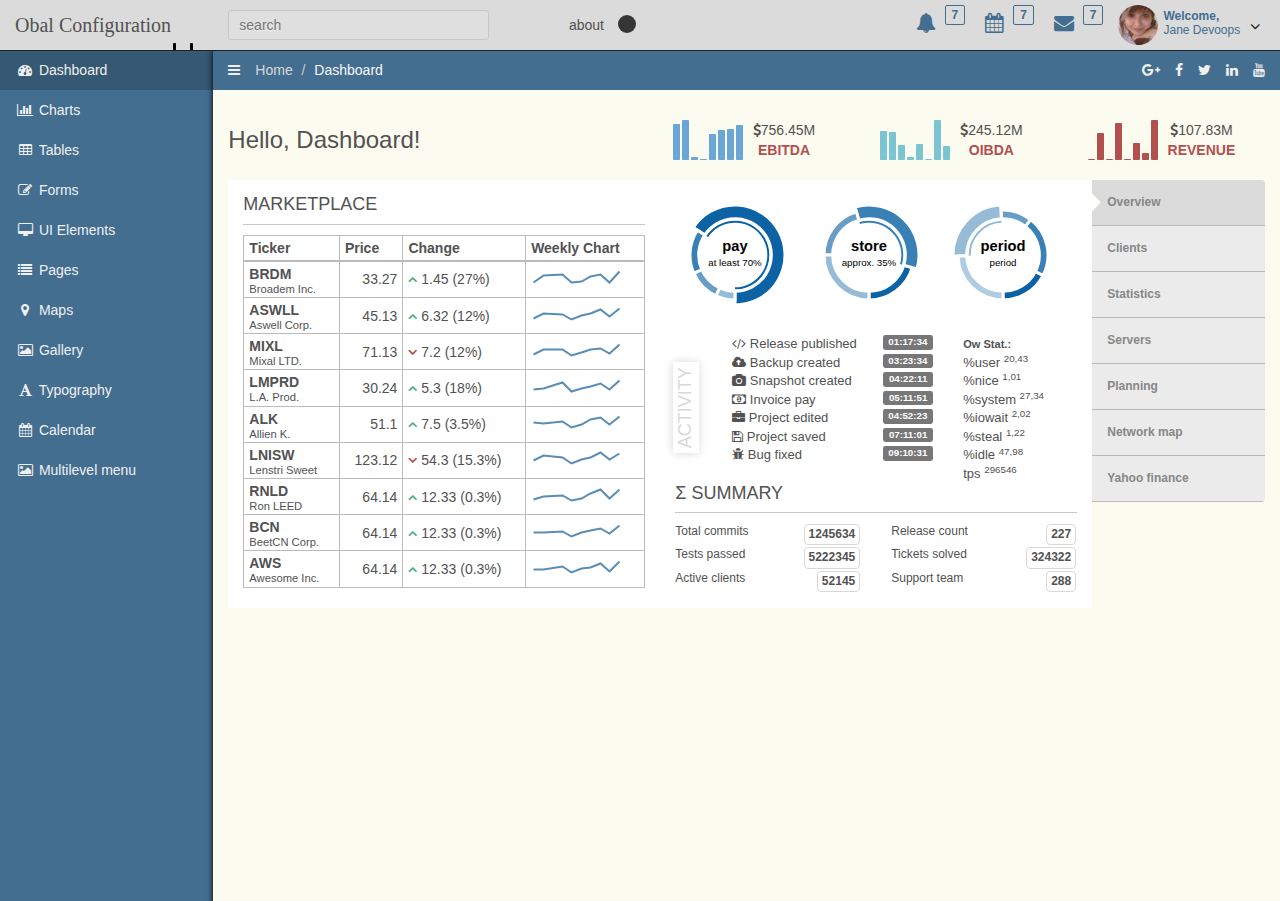
==== src/main/webapp/index_c.html @ deba5207 "update" ====
<!DOCTYPE html>
<html lang="en">
	<head>
		<meta charset="utf-8">
		<title>Obal Cloud</title>
		<meta name="description" content="description">
		<meta name="author" content="DevOOPS">
		<meta name="viewport" content="width=device-width, initial-scale=1">
		<link href="plugins/bootstrap/bootstrap.css" rel="stylesheet">
		<link href="plugins/jquery-ui/jquery-ui.min.css" rel="stylesheet">
		<link href="http://maxcdn.bootstrapcdn.com/font-awesome/4.2.0/css/font-awesome.min.css" rel="stylesheet">
		<link href="plugins/fancybox/jquery.fancybox.css" rel="stylesheet">
		<link href="plugins/fullcalendar/fullcalendar.css" rel="stylesheet">
		<link href="plugins/xcharts/xcharts.min.css" rel="stylesheet">
		<link href="plugins/select2/select2.css" rel="stylesheet">
		<link href="plugins/justified-gallery/justifiedGallery.css" rel="stylesheet">
		<link href="css/style_v1.css" rel="stylesheet">
		<link href="plugins/chartist/chartist.min.css" rel="stylesheet">
		<!-- HTML5 shim and Respond.js IE8 support of HTML5 elements and media queries -->
		<!--[if lt IE 9]>
				<script src="http://getbootstrap.com/docs-assets/js/html5shiv.js"></script>
				<script src="http://getbootstrap.com/docs-assets/js/respond.min.js"></script>
		<![endif]-->
	</head>
<body>
<!--Start Header-->
<div id="screensaver">
	<canvas id="canvas"></canvas>
	<i class="fa fa-lock" id="screen_unlock"></i>
</div>
<div id="modalbox">
	<div class="devoops-modal">
		<div class="devoops-modal-header">
			<div class="modal-header-name">
				<span>Basic table</span>
			</div>
			<div class="box-icons">
				<a class="close-link">
					<i class="fa fa-times"></i>
				</a>
			</div>
		</div>
		<div class="devoops-modal-inner">
		</div>
		<div class="devoops-modal-bottom">
		</div>
	</div>
</div>
<header class="navbar">
	<div class="container-fluid expanded-panel">
		<div class="row">
			<div id="logo" class="col-xs-12 col-sm-2">
				<a href="index_c.html">Obal Configuration</a>
			</div>
			<div id="top-panel" class="col-xs-12 col-sm-10">
				<div class="row">
					<div class="col-xs-8 col-sm-4">
						<div id="search">
							<input type="text" placeholder="search"/>
							<i class="fa fa-search"></i>
						</div>
					</div>
					<div class="col-xs-4 col-sm-8 top-panel-right">
						<a href="#" class="about">about</a>
						<a href="index.html" class="style2"></a>
						<ul class="nav navbar-nav pull-right panel-menu">
							<li class="hidden-xs">
								<a href="index.html" class="modal-link">
									<i class="fa fa-bell"></i>
									<span class="badge">7</span>
								</a>
							</li>
							<li class="hidden-xs">
								<a class="ajax-link" href="ajax/calendar.html">
									<i class="fa fa-calendar"></i>
									<span class="badge">7</span>
								</a>
							</li>
							<li class="hidden-xs">
								<a href="ajax/page_messages.html" class="ajax-link">
									<i class="fa fa-envelope"></i>
									<span class="badge">7</span>
								</a>
							</li>
							<li class="dropdown">
								<a href="#" class="dropdown-toggle account" data-toggle="dropdown">
									<div class="avatar">
										<img src="img/avatar.jpg" class="img-circle" alt="avatar" />
									</div>
									<i class="fa fa-angle-down pull-right"></i>
									<div class="user-mini pull-right">
										<span class="welcome">Welcome,</span>
										<span>Jane Devoops</span>
									</div>
								</a>
								<ul class="dropdown-menu">
									<li>
										<a href="#">
											<i class="fa fa-user"></i>
											<span>Profile</span>
										</a>
									</li>
									<li>
										<a href="ajax/page_messages.html" class="ajax-link">
											<i class="fa fa-envelope"></i>
											<span>Messages</span>
										</a>
									</li>
									<li>
										<a href="ajax/gallery_simple.html" class="ajax-link">
											<i class="fa fa-picture-o"></i>
											<span>Albums</span>
										</a>
									</li>
									<li>
										<a href="ajax/calendar.html" class="ajax-link">
											<i class="fa fa-tasks"></i>
											<span>Tasks</span>
										</a>
									</li>
									<li>
										<a href="#">
											<i class="fa fa-cog"></i>
											<span>Settings</span>
										</a>
									</li>
									<li>
										<a href="#">
											<i class="fa fa-power-off"></i>
											<span>Logout</span>
										</a>
									</li>
								</ul>
							</li>
						</ul>
					</div>
				</div>
			</div>
		</div>
	</div>
</header>
<!--End Header-->
<!--Start Container-->
<div id="main" class="container-fluid">
	<div class="row">
		<div id="sidebar-left" class="col-xs-2 col-sm-2">
			<ul class="nav main-menu">
				<li>
					<a href="ajax/dashboard.html" class="active ajax-link">
						<i class="fa fa-dashboard"></i>
						<span class="hidden-xs">Dashboard</span>
					</a>
				</li>
				<li class="dropdown">
					<a href="#" class="dropdown-toggle">
						<i class="fa fa-bar-chart-o"></i>
						<span class="hidden-xs">Charts</span>
					</a>
					<ul class="dropdown-menu">
						<li><a class="ajax-link" href="ajax/charts_xcharts.html">xCharts</a></li>
						<li><a class="ajax-link" href="ajax/charts_flot.html">Flot Charts</a></li>
						<li><a class="ajax-link" href="ajax/charts_google.html">Google Charts</a></li>
						<li><a class="ajax-link" href="ajax/charts_morris.html">Morris Charts</a></li>
						<li><a class="ajax-link" href="ajax/charts_amcharts.html">AmCharts</a></li>
						<li><a class="ajax-link" href="ajax/charts_chartist.html">Chartist</a></li>
						<li><a class="ajax-link" href="ajax/charts_coindesk.html">CoinDesk realtime</a></li>
					</ul>
				</li>
				<li class="dropdown">
					<a href="#" class="dropdown-toggle">
						<i class="fa fa-table"></i>
						 <span class="hidden-xs">Tables</span>
					</a>
					<ul class="dropdown-menu">
						<li><a class="ajax-link" href="ajax/tables_simple.html">Simple Tables</a></li>
						<li><a class="ajax-link" href="ajax/tables_datatables.html">Data Tables</a></li>
						<li><a class="ajax-link" href="ajax/tables_beauty.html">Beauty Tables</a></li>
					</ul>
				</li>
				<li class="dropdown">
					<a href="#" class="dropdown-toggle">
						<i class="fa fa-pencil-square-o"></i>
						 <span class="hidden-xs">Forms</span>
					</a>
					<ul class="dropdown-menu">
						<li><a class="ajax-link" href="ajax/forms_elements.html">Elements</a></li>
						<li><a class="ajax-link" href="ajax/forms_layouts.html">Layouts</a></li>
						<li><a class="ajax-link" href="ajax/forms_file_uploader.html">File Uploader</a></li>
					</ul>
				</li>
				<li class="dropdown">
					<a href="#" class="dropdown-toggle">
						<i class="fa fa-desktop"></i>
						 <span class="hidden-xs">UI Elements</span>
					</a>
					<ul class="dropdown-menu">
						<li><a class="ajax-link" href="ajax/ui_grid.html">Grid</a></li>
						<li><a class="ajax-link" href="ajax/ui_buttons.html">Buttons</a></li>
						<li><a class="ajax-link" href="ajax/ui_progressbars.html">Progress Bars</a></li>
						<li><a class="ajax-link" href="ajax/ui_jquery-ui.html">Jquery UI</a></li>
						<li><a class="ajax-link" href="ajax/ui_icons.html">Icons</a></li>
					</ul>
				</li>
				<li class="dropdown">
					<a href="#" class="dropdown-toggle">
						<i class="fa fa-list"></i>
						 <span class="hidden-xs">Pages</span>
					</a>
					<ul class="dropdown-menu">
						<li><a href="ajax/page_login_v1.html">Login</a></li>
						<li><a href="ajax/page_register_v1.html">Register</a></li>
						<li><a id="locked-screen" class="submenu" href="ajax/page_locked.html">Locked Screen</a></li>
						<li><a class="ajax-link" href="ajax/page_contacts.html">Contacts</a></li>
						<li><a class="ajax-link" href="ajax/page_feed.html">Feed</a></li>
						<li><a class="ajax-link add-full" href="ajax/page_messages.html">Messages</a></li>
						<li><a class="ajax-link" href="ajax/page_pricing.html">Pricing</a></li>
						<li><a class="ajax-link" href="ajax/page_product.html">Product</a></li>
						<li><a class="ajax-link" href="ajax/page_invoice.html">Invoice</a></li>
						<li><a class="ajax-link" href="ajax/page_search.html">Search Results</a></li>
						<li><a class="ajax-link" href="ajax/page_404.html">Error 404</a></li>
						<li><a href="ajax/page_500_v1.html">Error 500</a></li>
					</ul>
				</li>
				<li class="dropdown">
					<a href="#" class="dropdown-toggle">
						<i class="fa fa-map-marker"></i>
						<span class="hidden-xs">Maps</span>
					</a>
					<ul class="dropdown-menu">
						<li><a class="ajax-link" href="ajax/maps.html">OpenStreetMap</a></li>
						<li><a class="ajax-link" href="ajax/map_fullscreen.html">Fullscreen map</a></li>
						<li><a class="ajax-link" href="ajax/map_leaflet.html">Leaflet</a></li>
					</ul>
				</li>
				<li class="dropdown">
					<a href="#" class="dropdown-toggle">
						<i class="fa fa-picture-o"></i>
						 <span class="hidden-xs">Gallery</span>
					</a>
					<ul class="dropdown-menu">
						<li><a class="ajax-link" href="ajax/gallery_simple.html">Simple Gallery</a></li>
						<li><a class="ajax-link" href="ajax/gallery_flickr.html">Flickr Gallery</a></li>
					</ul>
				</li>
				<li>
					 <a class="ajax-link" href="ajax/typography.html">
						 <i class="fa fa-font"></i>
						 <span class="hidden-xs">Typography</span>
					</a>
				</li>
				 <li>
					<a class="ajax-link" href="ajax/calendar.html">
						 <i class="fa fa-calendar"></i>
						 <span class="hidden-xs">Calendar</span>
					</a>
				 </li>
				<li class="dropdown">
					<a href="#" class="dropdown-toggle">
						<i class="fa fa-picture-o"></i>
						 <span class="hidden-xs">Multilevel menu</span>
					</a>
					<ul class="dropdown-menu">
						<li><a href="#">First level menu</a></li>
						<li><a href="#">First level menu</a></li>
						<li class="dropdown">
							<a href="#" class="dropdown-toggle">
								<i class="fa fa-plus-square"></i>
								<span class="hidden-xs">Second level menu group</span>
							</a>
							<ul class="dropdown-menu">
								<li><a href="#">Second level menu</a></li>
								<li><a href="#">Second level menu</a></li>
								<li class="dropdown">
									<a href="#" class="dropdown-toggle">
										<i class="fa fa-plus-square"></i>
										<span class="hidden-xs">Three level menu group</span>
									</a>
									<ul class="dropdown-menu">
										<li><a href="#">Three level menu</a></li>
										<li><a href="#">Three level menu</a></li>
										<li class="dropdown">
											<a href="#" class="dropdown-toggle">
												<i class="fa fa-plus-square"></i>
												<span class="hidden-xs">Four level menu group</span>
											</a>
											<ul class="dropdown-menu">
												<li><a href="#">Four level menu</a></li>
												<li><a href="#">Four level menu</a></li>
												<li class="dropdown">
													<a href="#" class="dropdown-toggle">
														<i class="fa fa-plus-square"></i>
														<span class="hidden-xs">Five level menu group</span>
													</a>
													<ul class="dropdown-menu">
														<li><a href="#">Five level menu</a></li>
														<li><a href="#">Five level menu</a></li>
														<li class="dropdown">
															<a href="#" class="dropdown-toggle">
																<i class="fa fa-plus-square"></i>
																<span class="hidden-xs">Six level menu group</span>
															</a>
															<ul class="dropdown-menu">
																<li><a href="#">Six level menu</a></li>
																<li><a href="#">Six level menu</a></li>
															</ul>
														</li>
													</ul>
												</li>
											</ul>
										</li>
										<li><a href="#">Three level menu</a></li>
									</ul>
								</li>
							</ul>
						</li>
					</ul>
				</li>
			</ul>
		</div>
		<!--Start Content-->
		<div id="content" class="col-xs-12 col-sm-10">
			<div id="about">
				<div class="about-inner">
					<h4 class="page-header">Open-source admin theme for you</h4>
					<p>DevOOPS team</p>
					<p>Homepage - <a href="http://devoops.me" target="_blank">http://devoops.me</a></p>
					<p>Email - <a href="mailto:devoopsme@gmail.com">devoopsme@gmail.com</a></p>
					<p>Twitter - <a href="http://twitter.com/devoopsme" target="_blank">http://twitter.com/devoopsme</a></p>
					<p>Donate - BTC 123Ci1ZFK5V7gyLsyVU36yPNWSB5TDqKn3</p>
				</div>
			</div>
			<div class="preloader">
				<img src="img/devoops_getdata.gif" class="devoops-getdata" alt="preloader"/>
			</div>
			<div id="ajax-content"></div>
		</div>
		<!--End Content-->
	</div>
</div>
<!--End Container-->
<!-- jQuery (necessary for Bootstrap's JavaScript plugins) -->
<!--<script src="http://code.jquery.com/jquery.js"></script>-->
<script src="plugins/jquery/jquery.min.js"></script>
<script src="plugins/jquery-ui/jquery-ui.min.js"></script>
<!-- Include all compiled plugins (below), or include individual files as needed -->
<script src="plugins/bootstrap/bootstrap.min.js"></script>
<script src="plugins/justified-gallery/jquery.justifiedGallery.min.js"></script>
<script src="plugins/tinymce/tinymce.min.js"></script>
<script src="plugins/tinymce/jquery.tinymce.min.js"></script>
<!-- All functions for this theme + document.ready processing -->
<script src="js/obal_general.js"></script>
</body>
</html>
---- src/main/webapp/plugins/fullcalendar/fullcalendar.css ----
/*!
 * FullCalendar v2.1.1 Stylesheet
 * Docs & License: http://arshaw.com/fullcalendar/
 * (c) 2013 Adam Shaw
 */


.fc {
	direction: ltr;
	text-align: left;
}

.fc-rtl {
	text-align: right;
}

body .fc { /* extra precedence to overcome jqui */
	font-size: 1em;
}


/* Colors
--------------------------------------------------------------------------------------------------*/

.fc-unthemed th,
.fc-unthemed td,
.fc-unthemed hr,
.fc-unthemed thead,
.fc-unthemed tbody,
.fc-unthemed .fc-row,
.fc-unthemed .fc-popover {
	border-color: #ddd;
}

.fc-unthemed .fc-popover {
	background-color: #fff;
}

.fc-unthemed hr,
.fc-unthemed .fc-popover .fc-header {
	background: #eee;
}

.fc-unthemed .fc-popover .fc-header .fc-close {
	color: #666;
}

.fc-unthemed .fc-today {
	background: #fcf8e3;
}

.fc-highlight { /* when user is selecting cells */
	background: #bce8f1;
	opacity: .3;
	filter: alpha(opacity=30); /* for IE */
}


/* Icons (inline elements with styled text that mock arrow icons)
--------------------------------------------------------------------------------------------------*/

.fc-icon {
	display: inline-block;
	font-size: 2em;
	line-height: .5em;
	height: .5em; /* will make the total height 1em */
	font-family: "Courier New", Courier, monospace;
}

.fc-icon-left-single-arrow:after {
	content: "\02039";
	font-weight: bold;
}

.fc-icon-right-single-arrow:after {
	content: "\0203A";
	font-weight: bold;
}

.fc-icon-left-double-arrow:after {
	content: "\000AB";
}

.fc-icon-right-double-arrow:after {
	content: "\000BB";
}

.fc-icon-x:after {
	content: "\000D7";
}


/* Buttons (styled <button> tags, normalized to work cross-browser)
--------------------------------------------------------------------------------------------------*/

.fc button {
	/* force height to include the border and padding */
	-moz-box-sizing: border-box;
	-webkit-box-sizing: border-box;
	box-sizing: border-box;

	/* dimensions */
	margin: 0;
	height: 2.1em;
	padding: 0 .6em;

	/* text & cursor */
	font-size: 1em; /* normalize */
	white-space: nowrap;
	cursor: pointer;
}

/* Firefox has an annoying inner border */
.fc button::-moz-focus-inner { margin: 0; padding: 0; }
	
.fc-state-default { /* non-theme */
	border: 1px solid;
}

.fc-state-default.fc-corner-left { /* non-theme */
	border-top-left-radius: 4px;
	border-bottom-left-radius: 4px;
}

.fc-state-default.fc-corner-right { /* non-theme */
	border-top-right-radius: 4px;
	border-bottom-right-radius: 4px;
}

/* icons in buttons */

.fc button .fc-icon { /* non-theme */
	position: relative;
	top: .05em; /* seems to be a good adjustment across browsers */
	margin: 0 .1em;
}
	
/*
  button states
  borrowed from twitter bootstrap (http://twitter.github.com/bootstrap/)
*/

.fc-state-default {
	background-color: #f5f5f5;
	background-image: -moz-linear-gradient(top, #ffffff, #e6e6e6);
	background-image: -webkit-gradient(linear, 0 0, 0 100%, from(#ffffff), to(#e6e6e6));
	background-image: -webkit-linear-gradient(top, #ffffff, #e6e6e6);
	background-image: -o-linear-gradient(top, #ffffff, #e6e6e6);
	background-image: linear-gradient(to bottom, #ffffff, #e6e6e6);
	background-repeat: repeat-x;
	border-color: #e6e6e6 #e6e6e6 #bfbfbf;
	border-color: rgba(0, 0, 0, 0.1) rgba(0, 0, 0, 0.1) rgba(0, 0, 0, 0.25);
	color: #333;
	text-shadow: 0 1px 1px rgba(255, 255, 255, 0.75);
	box-shadow: inset 0 1px 0 rgba(255, 255, 255, 0.2), 0 1px 2px rgba(0, 0, 0, 0.05);
}

.fc-state-hover,
.fc-state-down,
.fc-state-active,
.fc-state-disabled {
	color: #333333;
	background-color: #e6e6e6;
}

.fc-state-hover {
	color: #333333;
	text-decoration: none;
	background-position: 0 -15px;
	-webkit-transition: background-position 0.1s linear;
	   -moz-transition: background-position 0.1s linear;
	     -o-transition: background-position 0.1s linear;
	        transition: background-position 0.1s linear;
}

.fc-state-down,
.fc-state-active {
	background-color: #cccccc;
	background-image: none;
	box-shadow: inset 0 2px 4px rgba(0, 0, 0, 0.15), 0 1px 2px rgba(0, 0, 0, 0.05);
}

.fc-state-disabled {
	cursor: default;
	background-image: none;
	opacity: 0.65;
	filter: alpha(opacity=65);
	box-shadow: none;
}


/* Buttons Groups
--------------------------------------------------------------------------------------------------*/

.fc-button-group {
	display: inline-block;
}

/*
every button that is not first in a button group should scootch over one pixel and cover the
previous button's border...
*/

.fc .fc-button-group > * { /* extra precedence b/c buttons have margin set to zero */
	float: left;
	margin: 0 0 0 -1px;
}

.fc .fc-button-group > :first-child { /* same */
	margin-left: 0;
}


/* Popover
--------------------------------------------------------------------------------------------------*/

.fc-popover {
	position: absolute;
	box-shadow: 0 2px 6px rgba(0,0,0,.15);
}

.fc-popover .fc-header {
	padding: 2px 4px;
}

.fc-popover .fc-header .fc-title {
	margin: 0 2px;
}

.fc-popover .fc-header .fc-close {
	cursor: pointer;
}

.fc-ltr .fc-popover .fc-header .fc-title,
.fc-rtl .fc-popover .fc-header .fc-close {
	float: left;
}

.fc-rtl .fc-popover .fc-header .fc-title,
.fc-ltr .fc-popover .fc-header .fc-close {
	float: right;
}

/* unthemed */

.fc-unthemed .fc-popover {
	border-width: 1px;
	border-style: solid;
}

.fc-unthemed .fc-popover .fc-header .fc-close {
	font-size: 25px;
	margin-top: 4px;
}

/* jqui themed */

.fc-popover > .ui-widget-header + .ui-widget-content {
	border-top: 0; /* where they meet, let the header have the border */
}


/* Misc Reusable Components
--------------------------------------------------------------------------------------------------*/

.fc hr {
	height: 0;
	margin: 0;
	padding: 0 0 2px; /* height is unreliable across browsers, so use padding */
	border-style: solid;
	border-width: 1px 0;
}

.fc-clear {
	clear: both;
}

.fc-bg,
.fc-highlight-skeleton,
.fc-helper-skeleton {
	/* these element should always cling to top-left/right corners */
	position: absolute;
	top: 0;
	left: 0;
	right: 0;
}

.fc-bg {
	bottom: 0; /* strech bg to bottom edge */
}

.fc-bg table {
	height: 100%; /* strech bg to bottom edge */
}


/* Tables
--------------------------------------------------------------------------------------------------*/

.fc table {
	width: 100%;
	table-layout: fixed;
	border-collapse: collapse;
	border-spacing: 0;
	font-size: 1em; /* normalize cross-browser */
}

.fc th {
	text-align: center;
}

.fc th,
.fc td {
	border-style: solid;
	border-width: 1px;
	padding: 0;
	vertical-align: top;
}

.fc td.fc-today {
	border-style: double; /* overcome neighboring borders */
}


/* Fake Table Rows
--------------------------------------------------------------------------------------------------*/

.fc .fc-row { /* extra precedence to overcome themes w/ .ui-widget-content forcing a 1px border */
	/* no visible border by default. but make available if need be (scrollbar width compensation) */
	border-style: solid;
	border-width: 0;
}

.fc-row table {
	/* don't put left/right border on anything within a fake row.
	   the outer tbody will worry about this */
	border-left: 0 hidden transparent;
	border-right: 0 hidden transparent;

	/* no bottom borders on rows */
	border-bottom: 0 hidden transparent; 
}

.fc-row:first-child table {
	border-top: 0 hidden transparent; /* no top border on first row */
}


/* Day Row (used within the header and the DayGrid)
--------------------------------------------------------------------------------------------------*/

.fc-row {
	position: relative;
}

.fc-row .fc-bg {
	z-index: 1;
}

/* highlighting cells */

.fc-row .fc-highlight-skeleton {
	z-index: 2;
	bottom: 0; /* stretch skeleton to bottom of row */
}

.fc-row .fc-highlight-skeleton table {
	height: 100%; /* stretch skeleton to bottom of row */
}

.fc-row .fc-highlight-skeleton td {
	border-color: transparent;
}

/*
row content (which contains day/week numbers and events) as well as "helper" (which contains
temporary rendered events).
*/

.fc-row .fc-content-skeleton {
	position: relative;
	z-index: 3;
	padding-bottom: 2px; /* matches the space above the events */
}

.fc-row .fc-helper-skeleton {
	z-index: 4;
}

.fc-row .fc-content-skeleton td,
.fc-row .fc-helper-skeleton td {
	/* see-through to the background below */
	background: none; /* in case <td>s are globally styled */
	border-color: transparent;

	/* don't put a border between events and/or the day number */
	border-bottom: 0;
}

.fc-row .fc-content-skeleton tbody td, /* cells with events inside (so NOT the day number cell) */
.fc-row .fc-helper-skeleton tbody td {
	/* don't put a border between event cells */
	border-top: 0;
}


/* Scrolling Container
--------------------------------------------------------------------------------------------------*/

.fc-scroller { /* this class goes on elements for guaranteed vertical scrollbars */
	overflow-y: scroll;
	overflow-x: hidden;
}

.fc-scroller > * { /* we expect an immediate inner element */
	position: relative; /* re-scope all positions */
	width: 100%; /* hack to force re-sizing this inner element when scrollbars appear/disappear */
	overflow: hidden; /* don't let negative margins or absolute positioning create further scroll */
}


/* Global Event Styles
--------------------------------------------------------------------------------------------------*/

.fc-event {
	position: relative; /* for resize handle and other inner positioning */
	display: block; /* make the <a> tag block */
	font-size: .85em;
	line-height: 1.3;
	border-radius: 3px;
	border: 1px solid #3a87ad; /* default BORDER color */
	background-color: #3a87ad; /* default BACKGROUND color */
	font-weight: normal; /* undo jqui's ui-widget-header bold */
}

/* overpower some of bootstrap's and jqui's styles on <a> tags */
.fc-event,
.fc-event:hover,
.ui-widget .fc-event {
	color: #fff; /* default TEXT color */
	text-decoration: none; /* if <a> has an href */
}

.fc-event[href],
.fc-event.fc-draggable {
	cursor: pointer; /* give events with links and draggable events a hand mouse pointer */
}


/* DayGrid events
----------------------------------------------------------------------------------------------------
We use the full "fc-day-grid-event" class instead of using descendants because the event won't
be a descendant of the grid when it is being dragged.
*/

.fc-day-grid-event {
	margin: 1px 2px 0; /* spacing between events and edges */
	padding: 0 1px;
}

/* events that are continuing to/from another week. kill rounded corners and butt up against edge */

.fc-ltr .fc-day-grid-event.fc-not-start,
.fc-rtl .fc-day-grid-event.fc-not-end {
	margin-left: 0;
	border-left-width: 0;
	padding-left: 1px; /* replace the border with padding */
	border-top-left-radius: 0;
	border-bottom-left-radius: 0;
}

.fc-ltr .fc-day-grid-event.fc-not-end,
.fc-rtl .fc-day-grid-event.fc-not-start {
	margin-right: 0;
	border-right-width: 0;
	padding-right: 1px; /* replace the border with padding */
	border-top-right-radius: 0;
	border-bottom-right-radius: 0;
}

.fc-day-grid-event > .fc-content { /* force events to be one-line tall */
	white-space: nowrap;
	overflow: hidden;
}

.fc-day-grid-event .fc-time {
	font-weight: bold;
}

/* resize handle (outside of fc-content, so can go outside of bounds) */

.fc-day-grid-event .fc-resizer {
	position: absolute;
	top: 0;
	bottom: 0;
	width: 7px;
}

.fc-ltr .fc-day-grid-event .fc-resizer {
	right: -3px;
	cursor: e-resize;
}

.fc-rtl .fc-day-grid-event .fc-resizer {
	left: -3px;
	cursor: w-resize;
}


/* Event Limiting
--------------------------------------------------------------------------------------------------*/

/* "more" link that represents hidden events */

a.fc-more {
	margin: 1px 3px;
	font-size: .85em;
	cursor: pointer;
	text-decoration: none;
}

a.fc-more:hover {
	text-decoration: underline;
}

.fc-limited { /* rows and cells that are hidden because of a "more" link */
	display: none;
}

/* popover that appears when "more" link is clicked */

.fc-day-grid .fc-row {
	z-index: 1; /* make the "more" popover one higher than this */
}

.fc-more-popover {
	z-index: 2;
	width: 220px;
}

.fc-more-popover .fc-event-container {
	padding: 10px;
}

/* Toolbar
--------------------------------------------------------------------------------------------------*/

.fc-toolbar {
	text-align: center;
	margin-bottom: 1em;
}

.fc-toolbar .fc-left {
	float: left;
}

.fc-toolbar .fc-right {
	float: right;
}

.fc-toolbar .fc-center {
	display: inline-block;
}

/* the things within each left/right/center section */
.fc .fc-toolbar > * > * { /* extra precedence to override button border margins */
	float: left;
	margin-left: .75em;
}

/* the first thing within each left/center/right section */
.fc .fc-toolbar > * > :first-child { /* extra precedence to override button border margins */
	margin-left: 0;
}
	
/* title text */

.fc-toolbar h2 {
	margin: 0;
}

/* button layering (for border precedence) */

.fc-toolbar button {
	position: relative;
}

.fc-toolbar .fc-state-hover,
.fc-toolbar .ui-state-hover {
	z-index: 2;
}
	
.fc-toolbar .fc-state-down {
	z-index: 3;
}

.fc-toolbar .fc-state-active,
.fc-toolbar .ui-state-active {
	z-index: 4;
}

.fc-toolbar button:focus {
	z-index: 5;
}


/* View Structure
--------------------------------------------------------------------------------------------------*/

/* undo twitter bootstrap's box-sizing rules. normalizes positioning techniques */
/* don't do this for the toolbar because we'll want bootstrap to style those buttons as some pt */
.fc-view-container *,
.fc-view-container *:before,
.fc-view-container *:after {
	-webkit-box-sizing: content-box;
	   -moz-box-sizing: content-box;
	        box-sizing: content-box;
}

.fc-view, /* scope positioning and z-index's for everything within the view */
.fc-view > table { /* so dragged elements can be above the view's main element */
	position: relative;
	z-index: 1;
}

/* BasicView
--------------------------------------------------------------------------------------------------*/

/* day row structure */

.fc-basicWeek-view .fc-content-skeleton,
.fc-basicDay-view .fc-content-skeleton {
	/* we are sure there are no day numbers in these views, so... */
	padding-top: 1px; /* add a pixel to make sure there are 2px padding above events */
	padding-bottom: 1em; /* ensure a space at bottom of cell for user selecting/clicking */
}

.fc-basic-view tbody .fc-row {
	min-height: 4em; /* ensure that all rows are at least this tall */
}

/* a "rigid" row will take up a constant amount of height because content-skeleton is absolute */

.fc-row.fc-rigid {
	overflow: hidden;
}

.fc-row.fc-rigid .fc-content-skeleton {
	position: absolute;
	top: 0;
	left: 0;
	right: 0;
}

/* week and day number styling */

.fc-basic-view .fc-week-number,
.fc-basic-view .fc-day-number {
	padding: 0 2px;
}

.fc-basic-view td.fc-week-number span,
.fc-basic-view td.fc-day-number {
	padding-top: 2px;
	padding-bottom: 2px;
}

.fc-basic-view .fc-week-number {
	text-align: center;
}

.fc-basic-view .fc-week-number span {
	/* work around the way we do column resizing and ensure a minimum width */
	display: inline-block;
	min-width: 1.25em;
}

.fc-ltr .fc-basic-view .fc-day-number {
	text-align: right;
}

.fc-rtl .fc-basic-view .fc-day-number {
	text-align: left;
}

.fc-day-number.fc-other-month {
	opacity: 0.3;
	filter: alpha(opacity=30); /* for IE */
	/* opacity with small font can sometimes look too faded
	   might want to set the 'color' property instead
	   making day-numbers bold also fixes the problem */
}

/* AgendaView all-day area
--------------------------------------------------------------------------------------------------*/

.fc-agenda-view .fc-day-grid {
	position: relative;
	z-index: 2; /* so the "more.." popover will be over the time grid */
}

.fc-agenda-view .fc-day-grid .fc-row {
	min-height: 3em; /* all-day section will never get shorter than this */
}

.fc-agenda-view .fc-day-grid .fc-row .fc-content-skeleton {
	padding-top: 1px; /* add a pixel to make sure there are 2px padding above events */
	padding-bottom: 1em; /* give space underneath events for clicking/selecting days */
}


/* TimeGrid axis running down the side (for both the all-day area and the slot area)
--------------------------------------------------------------------------------------------------*/

.fc .fc-axis { /* .fc to overcome default cell styles */
	vertical-align: middle;
	padding: 0 4px;
	white-space: nowrap;
}

.fc-ltr .fc-axis {
	text-align: right;
}

.fc-rtl .fc-axis {
	text-align: left;
}

.ui-widget td.fc-axis {
	font-weight: normal; /* overcome jqui theme making it bold */
}


/* TimeGrid Structure
--------------------------------------------------------------------------------------------------*/

.fc-time-grid-container, /* so scroll container's z-index is below all-day */
.fc-time-grid { /* so slats/bg/content/etc positions get scoped within here */
	position: relative;
	z-index: 1;
}

.fc-time-grid {
	min-height: 100%; /* so if height setting is 'auto', .fc-bg stretches to fill height */
}

.fc-time-grid table { /* don't put outer borders on slats/bg/content/etc */
	border: 0 hidden transparent;
}

.fc-time-grid > .fc-bg {
	z-index: 1;
}

.fc-time-grid .fc-slats,
.fc-time-grid > hr { /* the <hr> AgendaView injects when grid is shorter than scroller */
	position: relative;
	z-index: 2;
}

.fc-time-grid .fc-highlight-skeleton {
	z-index: 3;
}

.fc-time-grid .fc-content-skeleton {
	position: absolute;
	z-index: 4;
	top: 0;
	left: 0;
	right: 0;
}

.fc-time-grid > .fc-helper-skeleton {
	z-index: 5;
}


/* TimeGrid Slats (lines that run horizontally)
--------------------------------------------------------------------------------------------------*/

.fc-slats td {
	height: 1.5em;
	border-bottom: 0; /* each cell is responsible for its top border */
}

.fc-slats .fc-minor td {
	border-top-style: dotted;
}

.fc-slats .ui-widget-content { /* for jqui theme */
	background: none; /* see through to fc-bg */
}


/* TimeGrid Highlighting Slots
--------------------------------------------------------------------------------------------------*/

.fc-time-grid .fc-highlight-container { /* a div within a cell within the fc-highlight-skeleton */
	position: relative; /* scopes the left/right of the fc-highlight to be in the column */
}

.fc-time-grid .fc-highlight {
	position: absolute;
	left: 0;
	right: 0;
	/* top and bottom will be in by JS */
}


/* TimeGrid Event Containment
--------------------------------------------------------------------------------------------------*/

.fc-time-grid .fc-event-container { /* a div within a cell within the fc-content-skeleton */
	position: relative;
}

.fc-ltr .fc-time-grid .fc-event-container { /* space on the sides of events for LTR (default) */
	margin: 0 2.5% 0 2px;
}

.fc-rtl .fc-time-grid .fc-event-container { /* space on the sides of events for RTL */
	margin: 0 2px 0 2.5%;
}

.fc-time-grid .fc-event {
	position: absolute;
	z-index: 1; /* scope inner z-index's */
}


/* TimeGrid Event Styling
----------------------------------------------------------------------------------------------------
We use the full "fc-time-grid-event" class instead of using descendants because the event won't
be a descendant of the grid when it is being dragged.
*/

.fc-time-grid-event.fc-not-start { /* events that are continuing from another day */
	/* replace space made by the top border with padding */
	border-top-width: 0;
	padding-top: 1px;

	/* remove top rounded corners */
	border-top-left-radius: 0;
	border-top-right-radius: 0;
}

.fc-time-grid-event.fc-not-end {
	/* replace space made by the top border with padding */
	border-bottom-width: 0;
	padding-bottom: 1px;

	/* remove bottom rounded corners */
	border-bottom-left-radius: 0;
	border-bottom-right-radius: 0;
}

.fc-time-grid-event {
	overflow: hidden; /* don't let the bg flow over rounded corners */
}

.fc-time-grid-event > .fc-content { /* contains the time and title, but no bg and resizer */
	position: relative;
	z-index: 2; /* above the bg */
}

.fc-time-grid-event .fc-time,
.fc-time-grid-event .fc-title {
	padding: 0 1px;
}

.fc-time-grid-event .fc-time {
	font-size: .85em;
	white-space: nowrap;
}

.fc-time-grid-event .fc-bg {
	z-index: 1;
	background: #fff;
	opacity: .25;
	filter: alpha(opacity=25); /* for IE */
}

/* short mode, where time and title are on the same line */

.fc-time-grid-event.fc-short .fc-content {
	/* don't wrap to second line (now that contents will be inline) */
	white-space: nowrap;
}

.fc-time-grid-event.fc-short .fc-time,
.fc-time-grid-event.fc-short .fc-title {
	/* put the time and title on the same line */
	display: inline-block;
	vertical-align: top;
}

.fc-time-grid-event.fc-short .fc-time span {
	display: none; /* don't display the full time text... */
}

.fc-time-grid-event.fc-short .fc-time:before {
	content: attr(data-start); /* ...instead, display only the start time */
}

.fc-time-grid-event.fc-short .fc-time:after {
	content: "\000A0-\000A0"; /* seperate with a dash, wrapped in nbsp's */
}

.fc-time-grid-event.fc-short .fc-title {
	font-size: .85em; /* make the title text the same size as the time */
	padding: 0; /* undo padding from above */
}

/* resizer */

.fc-time-grid-event .fc-resizer {
	position: absolute;
	z-index: 3; /* above content */
	left: 0;
	right: 0;
	bottom: 0;
	height: 8px;
	overflow: hidden;
	line-height: 8px;
	font-size: 11px;
	font-family: monospace;
	text-align: center;
	cursor: s-resize;
}

.fc-time-grid-event .fc-resizer:after {
	content: "=";
}
---- src/main/webapp/plugins/xcharts/xcharts.min.css ----
.xchart .line{stroke-width:3px;fill:none}.xchart .fill{stroke-width:0}.xchart circle{stroke:#FFF;stroke-width:3px}.xchart .axis .domain{fill:none}.xchart .axis .tick line{stroke:#EEE;stroke-width:1px}.xchart .axis text{font-family:Helvetica,Arial,Verdana,sans-serif;fill:#666;font-size:12px}.xchart .color0 .line{stroke:#3880aa}.xchart .color0 .line .fill{pointer-events:none}.xchart .color0 rect,.xchart .color0 circle{fill:#3880aa}.xchart .color0 .fill{fill:rgba(56,128,170,0.1)}.xchart .color0.comp .line{stroke:#89bbd8}.xchart .color0.comp rect{fill:#89bbd8}.xchart .color0.comp .fill{display:none}.xchart .color0.comp circle,.xchart .color0.comp .pointer{fill:#89bbd8}.xchart .color1 .line{stroke:#4da944}.xchart .color1 .line .fill{pointer-events:none}.xchart .color1 rect,.xchart .color1 circle{fill:#4da944}.xchart .color1 .fill{fill:rgba(77,169,68,0.1)}.xchart .color1.comp .line{stroke:#9dd597}.xchart .color1.comp rect{fill:#9dd597}.xchart .color1.comp .fill{display:none}.xchart .color1.comp circle,.xchart .color1.comp .pointer{fill:#9dd597}.xchart .color2 .line{stroke:#f26522}.xchart .color2 .line .fill{pointer-events:none}.xchart .color2 rect,.xchart .color2 circle{fill:#f26522}.xchart .color2 .fill{fill:rgba(242,101,34,0.1)}.xchart .color2.comp .line{stroke:#f9b99a}.xchart .color2.comp rect{fill:#f9b99a}.xchart .color2.comp .fill{display:none}.xchart .color2.comp circle,.xchart .color2.comp .pointer{fill:#f9b99a}.xchart .color3 .line{stroke:#c6080d}.xchart .color3 .line .fill{pointer-events:none}.xchart .color3 rect,.xchart .color3 circle{fill:#c6080d}.xchart .color3 .fill{fill:rgba(198,8,13,0.1)}.xchart .color3.comp .line{stroke:#f8555a}.xchart .color3.comp rect{fill:#f8555a}.xchart .color3.comp .fill{display:none}.xchart .color3.comp circle,.xchart .color3.comp .pointer{fill:#f8555a}.xchart .color4 .line{stroke:#672d8b}.xchart .color4 .line .fill{pointer-events:none}.xchart .color4 rect,.xchart .color4 circle{fill:#672d8b}.xchart .color4 .fill{fill:rgba(103,45,139,0.1)}.xchart .color4.comp .line{stroke:#a869ce}.xchart .color4.comp rect{fill:#a869ce}.xchart .color4.comp .fill{display:none}.xchart .color4.comp circle,.xchart .color4.comp .pointer{fill:#a869ce}.xchart .color5 .line{stroke:#ce1797}.xchart .color5 .line .fill{pointer-events:none}.xchart .color5 rect,.xchart .color5 circle{fill:#ce1797}.xchart .color5 .fill{fill:rgba(206,23,151,0.1)}.xchart .color5.comp .line{stroke:#f075cb}.xchart .color5.comp rect{fill:#f075cb}.xchart .color5.comp .fill{display:none}.xchart .color5.comp circle,.xchart .color5.comp .pointer{fill:#f075cb}.xchart .color6 .line{stroke:#d9ce00}.xchart .color6 .line .fill{pointer-events:none}.xchart .color6 rect,.xchart .color6 circle{fill:#d9ce00}.xchart .color6 .fill{fill:rgba(217,206,0,0.1)}.xchart .color6.comp .line{stroke:#fff75a}.xchart .color6.comp rect{fill:#fff75a}.xchart .color6.comp .fill{display:none}.xchart .color6.comp circle,.xchart .color6.comp .pointer{fill:#fff75a}.xchart .color7 .line{stroke:#754c24}.xchart .color7 .line .fill{pointer-events:none}.xchart .color7 rect,.xchart .color7 circle{fill:#754c24}.xchart .color7 .fill{fill:rgba(117,76,36,0.1)}.xchart .color7.comp .line{stroke:#c98c50}.xchart .color7.comp rect{fill:#c98c50}.xchart .color7.comp .fill{display:none}.xchart .color7.comp circle,.xchart .color7.comp .pointer{fill:#c98c50}.xchart .color8 .line{stroke:#2eb9b4}.xchart .color8 .line .fill{pointer-events:none}.xchart .color8 rect,.xchart .color8 circle{fill:#2eb9b4}.xchart .color8 .fill{fill:rgba(46,185,180,0.1)}.xchart .color8.comp .line{stroke:#86e1de}.xchart .color8.comp rect{fill:#86e1de}.xchart .color8.comp .fill{display:none}.xchart .color8.comp circle,.xchart .color8.comp .pointer{fill:#86e1de}.xchart .color9 .line{stroke:#0e2e42}.xchart .color9 .line .fill{pointer-events:none}.xchart .color9 rect,.xchart .color9 circle{fill:#0e2e42}.xchart .color9 .fill{fill:rgba(14,46,66,0.1)}.xchart .color9.comp .line{stroke:#2477ab}.xchart .color9.comp rect{fill:#2477ab}.xchart .color9.comp .fill{display:none}.xchart .color9.comp circle,.xchart .color9.comp .pointer{fill:#2477ab}
---- src/main/webapp/plugins/select2/select2.css ----
/*
Version: 3.5.1 Timestamp: Tue Jul 22 18:58:56 EDT 2014
*/
.select2-container {
    margin: 0;
    position: relative;
    display: inline-block;
    /* inline-block for ie7 */
    zoom: 1;
    *display: inline;
    vertical-align: middle;
}

.select2-container,
.select2-drop,
.select2-search,
.select2-search input {
  /*
    Force border-box so that % widths fit the parent
    container without overlap because of margin/padding.
    More Info : http://www.quirksmode.org/css/box.html
  */
  -webkit-box-sizing: border-box; /* webkit */
     -moz-box-sizing: border-box; /* firefox */
          box-sizing: border-box; /* css3 */
}

.select2-container .select2-choice {
    display: block;
    height: 26px;
    padding: 0 0 0 8px;
    overflow: hidden;
    position: relative;

    border: 1px solid #aaa;
    white-space: nowrap;
    line-height: 26px;
    color: #444;
    text-decoration: none;

    border-radius: 4px;

    background-clip: padding-box;

    -webkit-touch-callout: none;
      -webkit-user-select: none;
         -moz-user-select: none;
          -ms-user-select: none;
              user-select: none;

    background-color: #fff;
    background-image: -webkit-gradient(linear, left bottom, left top, color-stop(0, #eee), color-stop(0.5, #fff));
    background-image: -webkit-linear-gradient(center bottom, #eee 0%, #fff 50%);
    background-image: -moz-linear-gradient(center bottom, #eee 0%, #fff 50%);
    filter: progid:DXImageTransform.Microsoft.gradient(startColorstr = '#ffffff', endColorstr = '#eeeeee', GradientType = 0);
    background-image: linear-gradient(to top, #eee 0%, #fff 50%);
}

html[dir="rtl"] .select2-container .select2-choice {
    padding: 0 8px 0 0;
}

.select2-container.select2-drop-above .select2-choice {
    border-bottom-color: #aaa;

    border-radius: 0 0 4px 4px;

    background-image: -webkit-gradient(linear, left bottom, left top, color-stop(0, #eee), color-stop(0.9, #fff));
    background-image: -webkit-linear-gradient(center bottom, #eee 0%, #fff 90%);
    background-image: -moz-linear-gradient(center bottom, #eee 0%, #fff 90%);
    filter: progid:DXImageTransform.Microsoft.gradient(startColorstr='#ffffff', endColorstr='#eeeeee', GradientType=0);
    background-image: linear-gradient(to bottom, #eee 0%, #fff 90%);
}

.select2-container.select2-allowclear .select2-choice .select2-chosen {
    margin-right: 42px;
}

.select2-container .select2-choice > .select2-chosen {
    margin-right: 26px;
    display: block;
    overflow: hidden;

    white-space: nowrap;

    text-overflow: ellipsis;
    float: none;
    width: auto;
}

html[dir="rtl"] .select2-container .select2-choice > .select2-chosen {
    margin-left: 26px;
    margin-right: 0;
}

.select2-container .select2-choice abbr {
    display: none;
    width: 12px;
    height: 12px;
    position: absolute;
    right: 24px;
    top: 8px;

    font-size: 1px;
    text-decoration: none;

    border: 0;
    background: url('select2.png') right top no-repeat;
    cursor: pointer;
    outline: 0;
}

.select2-container.select2-allowclear .select2-choice abbr {
    display: inline-block;
}

.select2-container .select2-choice abbr:hover {
    background-position: right -11px;
    cursor: pointer;
}

.select2-drop-mask {
    border: 0;
    margin: 0;
    padding: 0;
    position: fixed;
    left: 0;
    top: 0;
    min-height: 100%;
    min-width: 100%;
    height: auto;
    width: auto;
    opacity: 0;
    z-index: 9998;
    /* styles required for IE to work */
    background-color: #fff;
    filter: alpha(opacity=0);
}

.select2-drop {
    width: 100%;
    margin-top: -1px;
    position: absolute;
    z-index: 9999;
    top: 100%;

    background: #fff;
    color: #000;
    border: 1px solid #aaa;
    border-top: 0;

    border-radius: 0 0 4px 4px;

    -webkit-box-shadow: 0 4px 5px rgba(0, 0, 0, .15);
            box-shadow: 0 4px 5px rgba(0, 0, 0, .15);
}

.select2-drop.select2-drop-above {
    margin-top: 1px;
    border-top: 1px solid #aaa;
    border-bottom: 0;

    border-radius: 4px 4px 0 0;

    -webkit-box-shadow: 0 -4px 5px rgba(0, 0, 0, .15);
            box-shadow: 0 -4px 5px rgba(0, 0, 0, .15);
}

.select2-drop-active {
    border: 1px solid #5897fb;
    border-top: none;
}

.select2-drop.select2-drop-above.select2-drop-active {
    border-top: 1px solid #5897fb;
}

.select2-drop-auto-width {
    border-top: 1px solid #aaa;
    width: auto;
}

.select2-drop-auto-width .select2-search {
    padding-top: 4px;
}

.select2-container .select2-choice .select2-arrow {
    display: inline-block;
    width: 18px;
    height: 100%;
    position: absolute;
    right: 0;
    top: 0;

    border-left: 1px solid #aaa;
    border-radius: 0 4px 4px 0;

    background-clip: padding-box;

    background: #ccc;
    background-image: -webkit-gradient(linear, left bottom, left top, color-stop(0, #ccc), color-stop(0.6, #eee));
    background-image: -webkit-linear-gradient(center bottom, #ccc 0%, #eee 60%);
    background-image: -moz-linear-gradient(center bottom, #ccc 0%, #eee 60%);
    filter: progid:DXImageTransform.Microsoft.gradient(startColorstr = '#eeeeee', endColorstr = '#cccccc', GradientType = 0);
    background-image: linear-gradient(to top, #ccc 0%, #eee 60%);
}

html[dir="rtl"] .select2-container .select2-choice .select2-arrow {
    left: 0;
    right: auto;

    border-left: none;
    border-right: 1px solid #aaa;
    border-radius: 4px 0 0 4px;
}

.select2-container .select2-choice .select2-arrow b {
    display: block;
    width: 100%;
    height: 100%;
    background: url('select2.png') no-repeat 0 1px;
}

html[dir="rtl"] .select2-container .select2-choice .select2-arrow b {
    background-position: 2px 1px;
}

.select2-search {
    display: inline-block;
    width: 100%;
    min-height: 26px;
    margin: 0;
    padding-left: 4px;
    padding-right: 4px;

    position: relative;
    z-index: 10000;

    white-space: nowrap;
}

.select2-search input {
    width: 100%;
    height: auto !important;
    min-height: 26px;
    padding: 4px 20px 4px 5px;
    margin: 0;

    outline: 0;
    font-family: sans-serif;
    font-size: 1em;

    border: 1px solid #aaa;
    border-radius: 0;

    -webkit-box-shadow: none;
            box-shadow: none;

    background: #fff url('select2.png') no-repeat 100% -22px;
    background: url('select2.png') no-repeat 100% -22px, -webkit-gradient(linear, left bottom, left top, color-stop(0.85, #fff), color-stop(0.99, #eee));
    background: url('select2.png') no-repeat 100% -22px, -webkit-linear-gradient(center bottom, #fff 85%, #eee 99%);
    background: url('select2.png') no-repeat 100% -22px, -moz-linear-gradient(center bottom, #fff 85%, #eee 99%);
    background: url('select2.png') no-repeat 100% -22px, linear-gradient(to bottom, #fff 85%, #eee 99%) 0 0;
}

html[dir="rtl"] .select2-search input {
    padding: 4px 5px 4px 20px;

    background: #fff url('select2.png') no-repeat -37px -22px;
    background: url('select2.png') no-repeat -37px -22px, -webkit-gradient(linear, left bottom, left top, color-stop(0.85, #fff), color-stop(0.99, #eee));
    background: url('select2.png') no-repeat -37px -22px, -webkit-linear-gradient(center bottom, #fff 85%, #eee 99%);
    background: url('select2.png') no-repeat -37px -22px, -moz-linear-gradient(center bottom, #fff 85%, #eee 99%);
    background: url('select2.png') no-repeat -37px -22px, linear-gradient(to bottom, #fff 85%, #eee 99%) 0 0;
}

.select2-drop.select2-drop-above .select2-search input {
    margin-top: 4px;
}

.select2-search input.select2-active {
    background: #fff url('select2-spinner.gif') no-repeat 100%;
    background: url('select2-spinner.gif') no-repeat 100%, -webkit-gradient(linear, left bottom, left top, color-stop(0.85, #fff), color-stop(0.99, #eee));
    background: url('select2-spinner.gif') no-repeat 100%, -webkit-linear-gradient(center bottom, #fff 85%, #eee 99%);
    background: url('select2-spinner.gif') no-repeat 100%, -moz-linear-gradient(center bottom, #fff 85%, #eee 99%);
    background: url('select2-spinner.gif') no-repeat 100%, linear-gradient(to bottom, #fff 85%, #eee 99%) 0 0;
}

.select2-container-active .select2-choice,
.select2-container-active .select2-choices {
    border: 1px solid #5897fb;
    outline: none;

    -webkit-box-shadow: 0 0 5px rgba(0, 0, 0, .3);
            box-shadow: 0 0 5px rgba(0, 0, 0, .3);
}

.select2-dropdown-open .select2-choice {
    border-bottom-color: transparent;
    -webkit-box-shadow: 0 1px 0 #fff inset;
            box-shadow: 0 1px 0 #fff inset;

    border-bottom-left-radius: 0;
    border-bottom-right-radius: 0;

    background-color: #eee;
    background-image: -webkit-gradient(linear, left bottom, left top, color-stop(0, #fff), color-stop(0.5, #eee));
    background-image: -webkit-linear-gradient(center bottom, #fff 0%, #eee 50%);
    background-image: -moz-linear-gradient(center bottom, #fff 0%, #eee 50%);
    filter: progid:DXImageTransform.Microsoft.gradient(startColorstr='#eeeeee', endColorstr='#ffffff', GradientType=0);
    background-image: linear-gradient(to top, #fff 0%, #eee 50%);
}

.select2-dropdown-open.select2-drop-above .select2-choice,
.select2-dropdown-open.select2-drop-above .select2-choices {
    border: 1px solid #5897fb;
    border-top-color: transparent;

    background-image: -webkit-gradient(linear, left top, left bottom, color-stop(0, #fff), color-stop(0.5, #eee));
    background-image: -webkit-linear-gradient(center top, #fff 0%, #eee 50%);
    background-image: -moz-linear-gradient(center top, #fff 0%, #eee 50%);
    filter: progid:DXImageTransform.Microsoft.gradient(startColorstr='#eeeeee', endColorstr='#ffffff', GradientType=0);
    background-image: linear-gradient(to bottom, #fff 0%, #eee 50%);
}

.select2-dropdown-open .select2-choice .select2-arrow {
    background: transparent;
    border-left: none;
    filter: none;
}
html[dir="rtl"] .select2-dropdown-open .select2-choice .select2-arrow {
    border-right: none;
}

.select2-dropdown-open .select2-choice .select2-arrow b {
    background-position: -18px 1px;
}

html[dir="rtl"] .select2-dropdown-open .select2-choice .select2-arrow b {
    background-position: -16px 1px;
}

.select2-hidden-accessible {
    border: 0;
    clip: rect(0 0 0 0);
    height: 1px;
    margin: -1px;
    overflow: hidden;
    padding: 0;
    position: absolute;
    width: 1px;
}

/* results */
.select2-results {
    max-height: 200px;
    padding: 0 0 0 4px;
    margin: 4px 4px 4px 0;
    position: relative;
    overflow-x: hidden;
    overflow-y: auto;
    -webkit-tap-highlight-color: rgba(0, 0, 0, 0);
}

html[dir="rtl"] .select2-results {
    padding: 0 4px 0 0;
    margin: 4px 0 4px 4px;
}

.select2-results ul.select2-result-sub {
    margin: 0;
    padding-left: 0;
}

.select2-results li {
    list-style: none;
    display: list-item;
    background-image: none;
}

.select2-results li.select2-result-with-children > .select2-result-label {
    font-weight: bold;
}

.select2-results .select2-result-label {
    padding: 3px 7px 4px;
    margin: 0;
    cursor: pointer;

    min-height: 1em;

    -webkit-touch-callout: none;
      -webkit-user-select: none;
         -moz-user-select: none;
          -ms-user-select: none;
              user-select: none;
}

.select2-results-dept-1 .select2-result-label { padding-left: 20px }
.select2-results-dept-2 .select2-result-label { padding-left: 40px }
.select2-results-dept-3 .select2-result-label { padding-left: 60px }
.select2-results-dept-4 .select2-result-label { padding-left: 80px }
.select2-results-dept-5 .select2-result-label { padding-left: 100px }
.select2-results-dept-6 .select2-result-label { padding-left: 110px }
.select2-results-dept-7 .select2-result-label { padding-left: 120px }

.select2-results .select2-highlighted {
    background: #3875d7;
    color: #fff;
}

.select2-results li em {
    background: #feffde;
    font-style: normal;
}

.select2-results .select2-highlighted em {
    background: transparent;
}

.select2-results .select2-highlighted ul {
    background: #fff;
    color: #000;
}

.select2-results .select2-no-results,
.select2-results .select2-searching,
.select2-results .select2-ajax-error,
.select2-results .select2-selection-limit {
    background: #f4f4f4;
    display: list-item;
    padding-left: 5px;
}

/*
disabled look for disabled choices in the results dropdown
*/
.select2-results .select2-disabled.select2-highlighted {
    color: #666;
    background: #f4f4f4;
    display: list-item;
    cursor: default;
}
.select2-results .select2-disabled {
  background: #f4f4f4;
  display: list-item;
  cursor: default;
}

.select2-results .select2-selected {
    display: none;
}

.select2-more-results.select2-active {
    background: #f4f4f4 url('select2-spinner.gif') no-repeat 100%;
}

.select2-results .select2-ajax-error {
    background: rgba(255, 50, 50, .2);
}

.select2-more-results {
    background: #f4f4f4;
    display: list-item;
}

/* disabled styles */

.select2-container.select2-container-disabled .select2-choice {
    background-color: #f4f4f4;
    background-image: none;
    border: 1px solid #ddd;
    cursor: default;
}

.select2-container.select2-container-disabled .select2-choice .select2-arrow {
    background-color: #f4f4f4;
    background-image: none;
    border-left: 0;
}

.select2-container.select2-container-disabled .select2-choice abbr {
    display: none;
}


/* multiselect */

.select2-container-multi .select2-choices {
    height: auto !important;
    height: 1%;
    margin: 0;
    padding: 0 5px 0 0;
    position: relative;

    border: 1px solid #aaa;
    cursor: text;
    overflow: hidden;

    background-color: #fff;
    background-image: -webkit-gradient(linear, 0% 0%, 0% 100%, color-stop(1%, #eee), color-stop(15%, #fff));
    background-image: -webkit-linear-gradient(top, #eee 1%, #fff 15%);
    background-image: -moz-linear-gradient(top, #eee 1%, #fff 15%);
    background-image: linear-gradient(to bottom, #eee 1%, #fff 15%);
}

html[dir="rtl"] .select2-container-multi .select2-choices {
    padding: 0 0 0 5px;
}

.select2-locked {
  padding: 3px 5px 3px 5px !important;
}

.select2-container-multi .select2-choices {
    min-height: 26px;
}

.select2-container-multi.select2-container-active .select2-choices {
    border: 1px solid #5897fb;
    outline: none;

    -webkit-box-shadow: 0 0 5px rgba(0, 0, 0, .3);
            box-shadow: 0 0 5px rgba(0, 0, 0, .3);
}
.select2-container-multi .select2-choices li {
    float: left;
    list-style: none;
}
html[dir="rtl"] .select2-container-multi .select2-choices li
{
    float: right;
}
.select2-container-multi .select2-choices .select2-search-field {
    margin: 0;
    padding: 0;
    white-space: nowrap;
}

.select2-container-multi .select2-choices .select2-search-field input {
    padding: 5px;
    margin: 1px 0;

    font-family: sans-serif;
    font-size: 100%;
    color: #666;
    outline: 0;
    border: 0;
    -webkit-box-shadow: none;
            box-shadow: none;
    background: transparent !important;
}

.select2-container-multi .select2-choices .select2-search-field input.select2-active {
    background: #fff url('select2-spinner.gif') no-repeat 100% !important;
}

.select2-default {
    color: #999 !important;
}

.select2-container-multi .select2-choices .select2-search-choice {
    padding: 3px 5px 3px 18px;
    margin: 3px 0 3px 5px;
    position: relative;

    line-height: 13px;
    color: #333;
    cursor: default;
    border: 1px solid #aaaaaa;

    border-radius: 3px;

    -webkit-box-shadow: 0 0 2px #fff inset, 0 1px 0 rgba(0, 0, 0, 0.05);
            box-shadow: 0 0 2px #fff inset, 0 1px 0 rgba(0, 0, 0, 0.05);

    background-clip: padding-box;

    -webkit-touch-callout: none;
      -webkit-user-select: none;
         -moz-user-select: none;
          -ms-user-select: none;
              user-select: none;

    background-color: #e4e4e4;
    filter: progid:DXImageTransform.Microsoft.gradient(startColorstr='#eeeeee', endColorstr='#f4f4f4', GradientType=0);
    background-image: -webkit-gradient(linear, 0% 0%, 0% 100%, color-stop(20%, #f4f4f4), color-stop(50%, #f0f0f0), color-stop(52%, #e8e8e8), color-stop(100%, #eee));
    background-image: -webkit-linear-gradient(top, #f4f4f4 20%, #f0f0f0 50%, #e8e8e8 52%, #eee 100%);
    background-image: -moz-linear-gradient(top, #f4f4f4 20%, #f0f0f0 50%, #e8e8e8 52%, #eee 100%);
    background-image: linear-gradient(to top, #f4f4f4 20%, #f0f0f0 50%, #e8e8e8 52%, #eee 100%);
}
html[dir="rtl"] .select2-container-multi .select2-choices .select2-search-choice
{
    margin: 3px 5px 3px 0;
    padding: 3px 18px 3px 5px;
}
.select2-container-multi .select2-choices .select2-search-choice .select2-chosen {
    cursor: default;
}
.select2-container-multi .select2-choices .select2-search-choice-focus {
    background: #d4d4d4;
}

.select2-search-choice-close {
    display: block;
    width: 12px;
    height: 13px;
    position: absolute;
    right: 3px;
    top: 4px;

    font-size: 1px;
    outline: none;
    background: url('select2.png') right top no-repeat;
}
html[dir="rtl"] .select2-search-choice-close {
    right: auto;
    left: 3px;
}

.select2-container-multi .select2-search-choice-close {
    left: 3px;
}

html[dir="rtl"] .select2-container-multi .select2-search-choice-close {
    left: auto;
    right: 2px;
}

.select2-container-multi .select2-choices .select2-search-choice .select2-search-choice-close:hover {
  background-position: right -11px;
}
.select2-container-multi .select2-choices .select2-search-choice-focus .select2-search-choice-close {
    background-position: right -11px;
}

/* disabled styles */
.select2-container-multi.select2-container-disabled .select2-choices {
    background-color: #f4f4f4;
    background-image: none;
    border: 1px solid #ddd;
    cursor: default;
}

.select2-container-multi.select2-container-disabled .select2-choices .select2-search-choice {
    padding: 3px 5px 3px 5px;
    border: 1px solid #ddd;
    background-image: none;
    background-color: #f4f4f4;
}

.select2-container-multi.select2-container-disabled .select2-choices .select2-search-choice .select2-search-choice-close {    display: none;
    background: none;
}
/* end multiselect */


.select2-result-selectable .select2-match,
.select2-result-unselectable .select2-match {
    text-decoration: underline;
}

.select2-offscreen, .select2-offscreen:focus {
    clip: rect(0 0 0 0) !important;
    width: 1px !important;
    height: 1px !important;
    border: 0 !important;
    margin: 0 !important;
    padding: 0 !important;
    overflow: hidden !important;
    position: absolute !important;
    outline: 0 !important;
    left: 0px !important;
    top: 0px !important;
}

.select2-display-none {
    display: none;
}

.select2-measure-scrollbar {
    position: absolute;
    top: -10000px;
    left: -10000px;
    width: 100px;
    height: 100px;
    overflow: scroll;
}

/* Retina-ize icons */

@media only screen and (-webkit-min-device-pixel-ratio: 1.5), only screen and (min-resolution: 2dppx)  {
    .select2-search input,
    .select2-search-choice-close,
    .select2-container .select2-choice abbr,
    .select2-container .select2-choice .select2-arrow b {
        background-image: url('select2x2.png') !important;
        background-repeat: no-repeat !important;
        background-size: 60px 40px !important;
    }

    .select2-search input {
        background-position: 100% -21px !important;
    }
}
---- src/main/webapp/plugins/justified-gallery/justifiedGallery.css ----
/*!
 * Justified Gallery - v3.2.0
 * http://miromannino.com/projects/justified-gallery/
 * Copyright (c) 2014 Miro Mannino
 * Licensed under the MIT license.
 */
@-webkit-keyframes justified-gallery-show-caption-animation {
  from {
    opacity: 0;
  }
  to {
    opacity: 0.7;
  }
}
@-moz-keyframes justified-gallery-show-caption-animation {
  from {
    opacity: 0;
  }
  to {
    opacity: 0.7;
  }
}
@-o-keyframes justified-gallery-show-caption-animation {
  from {
    opacity: 0;
  }
  to {
    opacity: 0.7;
  }
}
@keyframes justified-gallery-show-caption-animation {
  from {
    opacity: 0;
  }
  to {
    opacity: 0.7;
  }
}
@-webkit-keyframes justified-gallery-show-entry-animation {
  from {
    opacity: 0;
  }
  to {
    opacity: 1.0;
  }
}
@-moz-keyframes justified-gallery-show-entry-animation {
  from {
    opacity: 0;
  }
  to {
    opacity: 1.0;
  }
}
@-o-keyframes justified-gallery-show-entry-animation {
  from {
    opacity: 0;
  }
  to {
    opacity: 1.0;
  }
}
@keyframes justified-gallery-show-entry-animation {
  from {
    opacity: 0;
  }
  to {
    opacity: 1.0;
  }
}
.justified-gallery {
  width: 100%;
  position: relative;
  overflow: hidden;
}
.justified-gallery > a,
.justified-gallery > div {
  position: absolute;
  display: inline-block;
  overflow: hidden;
  opacity: 0;
  filter: alpha(opacity=0);
  /* IE8 or Earlier */
}
.justified-gallery > a > img,
.justified-gallery > div > img {
  position: absolute;
  top: 50%;
  left: 50%;
  margin: 0;
  padding: 0;
  border: none;
}
.justified-gallery > a > .caption,
.justified-gallery > div > .caption {
  display: none;
  position: absolute;
  bottom: 0;
  padding: 5px;
  background-color: #000000;
  left: 0;
  right: 0;
  margin: 0;
  color: white;
  font-size: 12px;
  font-weight: 300;
  font-family: sans-serif;
}
.justified-gallery > a > .caption.caption-visible,
.justified-gallery > div > .caption.caption-visible {
  display: initial;
  opacity: 0.7;
  filter: "alpha(opacity=70)";
  /* IE8 or Earlier */
  -webkit-animation: justified-gallery-show-caption-animation 500ms 0 ease;
  -moz-animation: justified-gallery-show-caption-animation 500ms 0 ease;
  -ms-animation: justified-gallery-show-caption-animation 500ms 0 ease;
}
.justified-gallery > .entry-visible {
  opacity: 1.0;
  filter: alpha(opacity=100);
  /* IE8 or Earlier */
  -webkit-animation: justified-gallery-show-entry-animation 300ms 0 ease;
  -moz-animation: justified-gallery-show-entry-animation 300ms 0 ease;
  -ms-animation: justified-gallery-show-entry-animation 300ms 0 ease;
}
.justified-gallery > .spinner {
  position: absolute;
  bottom: 0;
  margin-left: -24px;
  padding: 10px 0 10px 0;
  left: 50%;
  opacity: initial;
  filter: initial;
  overflow: initial;
}
.justified-gallery > .spinner > span {
  display: inline-block;
  opacity: 0;
  filter: alpha(opacity=0);
  /* IE8 or Earlier */
  width: 8px;
  height: 8px;
  margin: 0 4px 0 4px;
  background-color: #000;
  border-top-left-radius: 6px;
  border-top-right-radius: 6px;
  border-bottom-right-radius: 6px;
  border-bottom-left-radius: 6px;
}
---- src/main/webapp/css/style_v1.css ----
* {outline:none !important;}
body {
  color:#525252;
  background:#436E90;
}
.body-expanded, .modal-open {
  overflow-y:hidden;
  margin-right: 15px;
}
.modal-open #content {z-index: inherit;}
.body-expanded .expanded-panel, .fancybox-margin .expanded-panel, .modal-open .expanded-panel {
  margin-right: 15px;
}
.body-screensaver {
  overflow: hidden;
}
h1, .h1, h2, .h2, h3, .h3 {
  margin:0;
}

#logo {
  position:relative;
  background:#dbdbdb;
}
#logo a {
  color: #525252;
font-family: "Righteous",cursive;
display: block;
font-size: 20px;
line-height: 50px;
  background: url(../img/logo.png) right 42px no-repeat;
  -webkit-transition: 0.5s;
  -moz-transition: 0.5s;
  -o-transition: 0.5s;
  transition: 0.5s;
}
#logo a:hover {
  background-position: right 25px;
  text-decoration: none;
}
.navbar {
  margin: 0;
  border: 0;
  position: fixed;
  top:0;
  left: 0;
  width:100%;
  -webkit-border-radius: 0;
  -moz-border-radius: 0;
  border-radius: 0;
  border-bottom:1px solid #242424;
  z-index: 2000;
}
.body-expanded .navbar {
  z-index: 9;
}
a.show-sidebar {
  float: left;
  margin-left: 15px;
  color:#f0f0f0;
  outline: none;
  -webkit-transition: 0.2s;
  -moz-transition: 0.2s;
  -o-transition: 0.2s;
  transition: 0.2s;
}
a.show-sidebar:hover {
  color:#f5f5f5;
}
#sidebar-left {
  position:relative;
  z-index: inherit;
  padding-bottom: 3000px !important;
  margin-bottom: -3000px !important;
  background:#436E90;
  -webkit-transition: 0.1s;
  -moz-transition: 0.1s;
  -o-transition: 0.1s;
  transition: 0.1s;
}
#content {
  position: relative;
  z-index: 10;
  background: #FBFBF0;
  box-shadow: 0 0 6px #000;
  padding-bottom: 3000px !important;
  margin-bottom: -2980px !important;
  overflow: hidden;
  -webkit-transition: 0.1s;
  -moz-transition: 0.1s;
  -o-transition: 0.1s;
  transition: 0.1s;
}
.full-content {
  overflow: hidden;
  padding: 0;
  margin: 0;
}
.nav.main-menu, .nav.msg-menu {
  margin:0 -15px;
}
.nav.main-menu > li > a, .nav.msg-menu > li > a {
  text-align: center;
  color:#f0f0f0;
  min-height: 40px;
  -webkit-transition: 0.05s;
  -moz-transition: 0.05s;
  -o-transition: 0.05s;
  transition: 0.05s;
}
.nav .open > a, .nav .open > a:hover, .nav .open > a:focus, .nav > li > a:hover, .nav > li > a:focus {
  background:rgba(0, 0, 0, 0.1);
}
.nav.main-menu > li > a:hover, .nav.main-menu > li > a:focus, .nav.main-menu > li.active > a, .nav.main-menu .open > a, .nav.main-menu .open > a:hover, .nav.main-menu .open > a:focus, .dropdown-menu > li > a:focus, .dropdown-menu > li > a:hover, .dropdown-menu > li.active > a,
.nav.msg-menu > li > a:hover, .nav.msg-menu > li > a:focus, .nav.msg-menu > li.active > a, .nav.msg-menu .open > a, .nav.msg-menu .open > a:hover, .nav.msg-menu .open > a:focus {
  background:rgba(0, 0, 0, 0.1);
  color:#f0f0f0;
}
.nav.main-menu a.active, .nav.msg-menu a.active {
  background:rgba(0, 0, 0, 0.2);
}
.nav.main-menu a.active:hover, .nav.msg-menu a.active:hover {
  background:rgba(0, 0, 0, 0.2);
}
.nav.main-menu a.active-parent, .nav.msg-menu a.active-parent {
  background: rgba(0, 0, 0, 0.3);
}
.nav.main-menu a.active-parent:hover, .nav.msg-menu a.active-parent:hover {
  background: rgba(0, 0, 0, 0.3);
}
.nav.main-menu > li > a > i, .nav.msg-menu > li > a > i {
  font-size: 18px;
  width: auto;
  display: block;
  text-align: center;
}
.main-menu .dropdown-menu {
  position: absolute;
  z-index: 2001;
  left: 100%;
  top: 0;
  float: none;
  margin: 0;
  border: 0;
  -webkit-border-radius: 0 4px 4px 0;
  -moz-border-radius: 0 4px 4px 0;
  border-radius: 0 4px 4px 0;
  padding: 0;
  background: #6AA6D6;
  box-shadow: none;
  visibility:hidden;
}
.main-menu .active-parent:hover + .dropdown-menu {
  visibility:visible;
}
.main-menu .active-parent + .dropdown-menu:hover {
  visibility:visible;
}
.main-menu .dropdown-menu > li > a {
  padding:9px 15px 9px 40px;
  color:#f0f0f0;
}
.main-menu .dropdown-menu > li:first-child > a {
  -webkit-border-radius: 0 4px 0 0;
  -moz-border-radius: 0 4px 0 0;
  border-radius: 0 4px 0 0;
}
.main-menu .dropdown-menu > li:last-child > a {
  -webkit-border-radius: 0 0 4px 0;
  -moz-border-radius: 0 0 4px 0;
  border-radius: 0 0 4px 0;
}
#top-panel {
  line-height: 50px;
  height: 50px;
  background:#dbdbdb;
}
#main {
  margin-top: 50px;
  min-height: 800px;
  overflow: hidden;
}
#search {
  position: relative;
}
#search > input {
  width: 80%;
  background: #dfdfdf;
  border: 1px solid #C7C7C7;
  text-shadow:0 1px 1px #EEE;
  -webkit-border-radius: 3px;
  -moz-border-radius: 3px;
  border-radius: 3px;
  color: #686868;
  line-height: 1em;
  height: 30px;
  padding: 0 35px 0 10px;
  -webkit-transition: 0.2s;
  -moz-transition: 0.2s;
  -o-transition: 0.2s;
  transition: 0.2s;
}
#search > input + i {
  opacity:0;
  position: absolute;
  top: 18px;
  right: 10px;
  color: #fff;
}
#search > input:focus {
  width:100%;
  outline:none;
}
#search > input:focus + i {
  opacity:1;
  transition-delay:0.2s;
  transition-duration: 0.2s;
}
.panel-menu {
  margin: 0;
}
.top-panel-right {
  padding-left: 0;
}
.panel-menu > li > a {
  padding: 0 5px 0 10px;
  line-height: 50px;
}
.panel-menu a.account {
  height: 50px;
  padding: 5px 0 5px 10px;
  line-height: 18px;
}
.panel-menu i {
  margin-top: 8px;
  padding: 5px;
  font-size: 20px;
  color: #436E90;
  line-height: 1em;
  vertical-align: top;
  -webkit-transition: 0.05s;
  -moz-transition: 0.05s;
  -o-transition: 0.05s;
  transition: 0.05s;
}
.panel-menu i.pull-right {
  color: #121212;
  border: 0 !important;
  box-shadow: none;
  font-size: 16px;
  background: none !important;
}
.panel-menu .badge {
  margin-top:5px;
  padding: 3px 6px;
  vertical-align: top;
  border-radius: 2px;
  background:none;
  color: #436E90;
  border: 1px solid #436E90;
}
.avatar {
  width: 40px;
  float: left;
  margin-right: 5px;
}
.avatar > img {
  width:40px;
  height:40px;
}
.user-mini > span {
  display: block;
  font-size: 12px;
  color:#436E90;
  margin-bottom: -4px;
}
.user-mini > span.welcome {
  font-weight: bold;
  margin-top: 2px;
}
.panel-menu .dropdown-menu {
  position: absolute;
  background: rgba(0, 0, 0, 0.7);
  padding: 0;
  border: 0;
  right: 0;
  left: auto;
  min-width: 100%;
}
.panel-menu .dropdown-menu > li > a {
  padding:5px 10px !important;
  color:#f0f0f0;
}
.panel-menu .dropdown-menu > li > a > i {
  border: 0;
  padding: 0;
  margin: 0;
  font-size: 14px;
  width: 20px;
  display: inline-block;
  text-align: center;
  vertical-align: middle;
}
.well {
  padding:15px;
}
.box {
  display: block;
  z-index: 1999;
  position: relative;
  border: 1px solid #ccc;
  background: transparent;
  margin-bottom: 20px;
}
.full-content .box {
  border: 0;
  margin-bottom: 0;
  -webkit-border-radius: 0;
  -moz-border-radius: 0;
  border-radius: 0;
}
.box-header {
  color: #505559;
  position:relative;
  overflow: hidden;
  height: 24px;
  border-bottom: 1px solid #ccc;
  background-color: #eaeaea;
  background-image: -webkit-linear-gradient(top, #eaeaea, #e0e0e0);
  background-image:    -moz-linear-gradient(top, #eaeaea, #e0e0e0);
  background-image:     -ms-linear-gradient(top, #eaeaea, #e0e0e0);
  background-image:      -o-linear-gradient(top, #eaeaea, #e0e0e0);
  background-image:         linear-gradient(to bottom, #eaeaea, #e0e0e0);
}
.box-name, .modal-header-name {
  padding-left: 15px;
  line-height: 24px;
}
.box-name:hover {
  cursor: move;
}
.box-name > i {
  margin-right:5px;
}
.box-icons {
  position: absolute;
  top:0;
  right:0;
  z-index: 9;
}
.no-move {
  display: none;
}
.expanded .no-move {
  position: absolute;
  top:0;
  left: 0;
  width:100%;
  height: 100%;
  z-index: 1;
  display: block;
}
.box-content {
  position: relative;
  padding: 15px;
  background: #FBFBF0;
}
.box-content.dropbox, .box-content.sortablebox {
  overflow: hidden;
}
.full-content .box-content {
  height: 100%;
  position: absolute;
  width: 100%;
  left: 0;
  top: 0;
}
.box-icons a {
  cursor: pointer;
  text-decoration: none !important;
  border-left: 1px solid #FBFBF0;
  height: 24px;
  line-height: 24px;
  font-size: 12px;
  width: 28px;
  display: block;
  float: left;
  text-align: center;
  color: #505559;
  -webkit-transition: 0.2s;
  -moz-transition: 0.2s;
  -o-transition: 0.2s;
  transition: 0.2s;
}
.box-icons a:hover {background:#FBFBF0;color:#505559;}
.box-icons a.beauty-table-to-json {
  width: auto;
  padding: 0 10px;
  font-size: 14px;
}
.expanded a.close-link {
  display:none;
}
#sidebar-left.col-xs-2 {
  opacity: 0;
  width: 0%;
  padding: 0;
}
.sidebar-show #sidebar-left.col-xs-2 {
  opacity: 1;
  width: 16.666666666666664%;
  padding: 0 15px;
}
.sidebar-show #content.col-xs-12 {
  opacity: 1;
  width: 83.33333333333334%;
}
.expanded {
  overflow-y:scroll;
  border: 0;
  z-index: 3000 !important;
  position: fixed;
  width: 100%;
  height: 100%;
  top: 0;
  left: 0;
  padding: 0px;
  background: rgba(0, 0, 0, 0.2);
  -webkit-transition: 0.2s;
  -moz-transition: 0.2s;
  -o-transition: 0.2s;
  transition: 0.2s;
}
.expanded-padding {
  background: rgba(0, 0, 0, 0.7);
  padding:50px;
  -webkit-transition: 0.2s;
  -moz-transition: 0.2s;
  -o-transition: 0.2s;
  transition: 0.2s;
}
.no-padding {
  padding:0 !important;
}
.padding-15 {
  padding:15px !important;
}
.no-padding .table-bordered {
  border:0;
  margin:0;
}
.no-padding .table-bordered thead tr th:first-child, .no-padding .table-bordered tbody tr th:first-child, .no-padding .table-bordered tfoot tr th:first-child, .no-padding .table-bordered thead tr td:first-child, .no-padding .table-bordered tbody tr td:first-child, .no-padding .table-bordered tfoot tr td:first-child {
  border-left: 0px !important;
}
.no-padding .table-bordered thead tr th:last-child, .no-padding .table-bordered tbody tr th:last-child, .no-padding .table-bordered tfoot tr th:last-child, .no-padding .table-bordered thead tr td:last-child, .no-padding .table-bordered tbody tr td:last-child, .no-padding .table-bordered tfoot tr td:last-child {
  border-right: 0px !important;
}
table.no-border-bottom tr:last-child td {
  border-bottom:0;
}
.table > thead > tr > th, .table > tbody > tr > th, .table > tfoot > tr > th, .table > thead > tr > td, .table > tbody > tr > td, .table > tfoot > tr > td {
  border-top: 1px solid #bbb;
}
.table-bordered {
    border: 1px solid #bbb;
}
.table-bordered > thead > tr > th, .table-bordered > tbody > tr > th, .table-bordered > tfoot > tr > th, .table-bordered > thead > tr > td, .table-bordered > tbody > tr > td, .table-bordered > tfoot > tr > td {
  border: 1px solid #bbb;
}
.table > thead > tr > th {
  border-bottom: 2px solid #bbb;
}
.dataTables_wrapper {
  overflow: hidden;
}
.dataTables_wrapper table.table {
  clear: both;
  max-width: inherit;
  margin-bottom: 0;
}
.table-datatable *, .table-datatable :after, .table-datatable :before {
  margin: 0;
  padding: 0;
  -webkit-box-sizing: content-box;
  box-sizing: content-box;
  -moz-box-sizing: content-box;
}
.table-datatable label {
  position: relative;
  display: block;
  font-weight: 400;
}
.table-datatable tbody td {
  vertical-align: middle !important;
}
.table-datatable img {
  margin-right: 10px;
  border: 1px solid #F8F8F8;
  width: 40px;
}
.table-datatable .sorting {
  background:url(../img/sort.png) right center no-repeat;
  padding-right:16px;
  cursor:pointer;
}
.table-datatable .sorting_asc {
  background:url(../img/sort-asc.png) right center no-repeat;
  padding-right: 16px;
  cursor:pointer;
}
.table-datatable .sorting_desc {
  background:url(../img/sort-desc.png) right center no-repeat;
  padding-right: 16px;
  cursor:pointer;
}
div.DTTT_collection_background {
  z-index: 2002;
}
div.DTTT .btn {
  color: #333 !important;
  font-size: 12px;
}
ul.DTTT_dropdown.dropdown-menu {
  z-index: 2003;
  background: rgba(0, 0, 0, 0.7) !important;
  padding: 0;
  border: 0;
  margin: 0;
  -webkit-border-radius: 0 0 4px 4px;
  -moz-border-radius: 0 0 4px 4px;
  border-radius: 0 0 4px 4px;
  min-width: 157px;
}
ul.DTTT_dropdown.dropdown-menu li {
  position: relative;
}
ul.DTTT_dropdown.dropdown-menu > li > a {
  position: relative;
  display: block;
  padding: 5px 10px !important;
  color: #f0f0f0 !important;
}
ul.DTTT_dropdown.dropdown-menu > li:first-child > a {
  -webkit-border-radius: 0;
  -moz-border-radius: 0;
  border-radius: 0;
}
ul.DTTT_dropdown.dropdown-menu > li:last-child > a {
  -webkit-border-radius: 0 0 4px 4px;
  -moz-border-radius: 0 0 4px 4px;
  border-radius: 0 0 4px 4px;
}
ul.DTTT_dropdown.dropdown-menu > li:hover > a {
  background:rgba(0, 0, 0, 0.3);
  color:#f0f0f0;
}
.dataTables_wrapper input[type="text"] {
  display: block;
  width: 90%;
  height: 26px;
  padding: 2px 12px;
  font-size: 14px;
  line-height: 1.428571429;
  color: #555;
  background-color: #fff;
  background-image: none;
  border: 1px solid #ccc;
  -webkit-border-radius: 4px;
  -moz-border-radius: 4px;
  border-radius: 4px;
  box-sizing:border-box;
  -moz-box-sizing: border-box;
  -webkit-box-sizing: border-box;
  -moz-appearance: none;
  -webkit-box-shadow: inset 0 1px 1px rgba(0, 0, 0, .075);
  box-shadow: inset 0 1px 1px rgba(0, 0, 0, .075);
  -webkit-transition: 0.2s;
  -moz-transition: 0.2s;
  -o-transition: 0.2s;
  transition: 0.2s;
}
.dataTables_wrapper input[type="text"]:focus {
  border-color: #66afe9;
  outline: 0;
  -webkit-box-shadow: inset 0 1px 1px rgba(0,0,0,.075), 0 0 8px rgba(102, 175, 233, .6);
  box-shadow: inset 0 1px 1px rgba(0,0,0,.075), 0 0 8px rgba(102, 175, 233, .6);
}
#breadcrumb {
  padding: 0;
  line-height: 40px;
  background: #436E90;
  margin-bottom: 30px;
}
.breadcrumb {
  padding: 0 15px;
  background: none;
  -webkit-border-radius: 0;
  -moz-border-radius: 0;
  border-radius: 0;
  margin: 0;
}
.breadcrumb > li > a {
  color:#d8d8d8;
}
.breadcrumb > li > a:hover, .breadcrumb > li:last-child > a {
  color:#f8f8f8;
}
.bs-callout {
  padding: 15px;
  border-left: 3px solid #505559;
  background: #ededed;
}
.bs-callout h4 {
  margin-top: 0;
  margin-bottom: 5px;
  color: #505559;
}
.no-padding .bs-callout {
  border:0;
}
.page-header {
  margin: 0 0 10px;
  border-bottom: 1px solid #c7c7c7;
}
.box-content .page-header, legend, .full-calendar .page-header {
  margin: 0 0 10px;
  border-bottom: 1px dashed #B6B6B6;
}
.invoice-header {
  margin: 0 0 10px;
  border-bottom: 1px dashed #B6B6B6;
  display: inline-block;
}
.box-content .form-group, .devoops-modal-inner .form-group {
  margin-top:15px;
  margin-bottom:15px;
}
.show-grid [class^="col-"] {
  padding-top: 10px;
  padding-bottom: 10px;
  background-color: #ebebeb;
  border: 1px solid #ebebeb;
}
.show-grid [class^="col-"]:hover {
  padding-top: 10px;
  padding-bottom: 10px;
  background-color: rgba(107, 134, 182, 0.2);
  border: 1px solid #ebebeb;
}
.show-grid, .show-grid-forms {
  margin-bottom: 15px;
}
.show-grid-forms [class^="col-"] {
  padding-top: 10px;
  padding-bottom: 10px;
}
.DTTT.btn-group {
  position: absolute;
  top: -28px;
  right: 83px;
  border-right:1px solid #DBDBDB;
}
.DTTT.btn-group a {
  -webkit-border-radius: 0;
  -moz-border-radius: 0;
  border-radius: 0;
  line-height: 1em;
  font-size: 14px;
  font-weight: bold;
  outline: none;
  box-shadow: none !important;
  padding: 6px 12px;
  margin: 0;
  background: #F7F7F7;
  border: 0;
}
#screensaver {
  position: fixed;
  top: 0;
  left: 0;
  width: 100%;
  height: 100%;
  z-index: 3000;
  background: #000;
  display: none;
}
#screensaver.show {
  display: block;
}
#canvas {
  position: relative;
}
#screensaver i {
  position: absolute;
  top: 50px;
  right: 50px;
  background: rgba(255, 255, 255, 0.5);
  line-height: 100px;
  width: 100px;
  height: 100px;
  text-align: center;
  font-size: 60px;
  color: rgba(0, 0, 0, 0.8);
  -webkit-border-radius: 4px;
  -moz-border-radius: 4px;
  border-radius: 4px;
}
.well pre {
  padding: 0;
  margin-top: 0;
  margin-bottom: 0;
  background-color: transparent;
  border: 0;
  white-space: nowrap;
}
.well pre code {
  white-space: normal;
}
.btn {
  border: 1px solid transparent;
  border-bottom: 3px solid transparent;
  text-decoration: none;
  cursor: pointer;
  font-family: "Lucida Grande","Lucida Sans","Lucida Sans Unicode","Segoe UI",Verdana,sans-serif;
  display: inline-block;
  vertical-align: top;
  position: relative;
  font-size: 12px;
  font-weight: bold;
  text-align: center;
  line-height: 24px;
  margin: 0 0 10px 0;
  -webkit-border-radius: 3px;
  -moz-border-radius: 3px;
  border-radius: 3px;
  -moz-user-select: none;
  -webkit-user-select: none;
  outline: none !important;
}
.btn-label-left span {
  position: relative;
  left: -10px;
  display: inline-block;
  padding: 0px 8px;
}
.btn-label-right span {
  position: relative;
  right: -10px;
  display: inline-block;
  padding: 0px 8px;
}
.btn i {
  vertical-align: middle;
}
.btn-app {
  width: 50px;
  height: 50px;
  padding: 0;
  font-size: 14px;
}
.btn-app i {
  font-size: 24px;
  line-height: 48px;
  display: block;
}
.btn-app-sm {
  width: 30px;
  height: 30px;
  padding: 0;
  font-size: 14px;
}
.btn-app-sm i {
  font-size: 14px;
  line-height: 28px;
  display: block;
}
.btn-circle {
  -webkit-border-radius: 50%;
  -moz-border-radius: 50%;
  border-radius: 50%;
  border: 2px solid rgba(0, 0, 0, 0.25);
}
.btn.active {
  background-image: none;
  outline: 0;
  -webkit-box-shadow: none;
  box-shadow: none;
}
.progress {
  overflow: visible;
}
.progress-ui {
  height: 10px;
}
.progress-bar {
  -webkit-border-radius: 4px;
  -moz-border-radius: 4px;
  border-radius: 4px;
}
.progress-bar.ui-widget-content {
  background: none;
  border: 0;
  height: 100%;
  position: relative;
}
.progress-bar .ui-state-default {
  -webkit-border-radius: 4px;
  -moz-border-radius: 4px;
  border-radius: 4px;
  height: 10px;
  width: 10px;
  top: 0;
  margin-left: -5px;
  cursor:pointer;
  border:0px solid #d3d3d3;
  outline:none !important;
  background-color: rgba(0,0,0,.5);
  background-image: -webkit-linear-gradient(top, rgba(255,255,255,.5), rgba(100,100,100,.5));
  background-image:    -moz-linear-gradient(top, rgba(255,255,255,.5), rgba(100,100,100,.5));
  background-image:     -ms-linear-gradient(top, rgba(255,255,255,.5), rgba(100,100,100,.5));
  background-image:      -o-linear-gradient(top, rgba(255,255,255,.5), rgba(100,100,100,.5));
  background-image:         linear-gradient(to bottom, rgba(255,255,255,.5), rgba(100,100,100,.5));
}
.ui-widget-header {
  background:none;
}
.progress-bar .ui-widget-header, .bg-default, .btn-default, .btn-default.disabled, .btn-default[disabled], fieldset[disabled] .btn-default, .btn-default.disabled:hover, .btn-default[disabled]:hover, fieldset[disabled] .btn-default:hover, .btn-default.disabled:focus, .btn-default[disabled]:focus, fieldset[disabled] .btn-default:focus, .btn-default.disabled:active, .btn-default[disabled]:active, fieldset[disabled] .btn-default:active, .btn-default.disabled.active, .btn-default[disabled].active, fieldset[disabled] .btn-default.active, .progress-bar {
  background-color: #D8D8D8;
  color: #505559;
  border-color: #CBCBCB;
}
.txt-default {color: #D8D8D8;}
.progress-bar-primary .ui-widget-header, .bg-primary, .btn-primary, .btn-primary.disabled, .btn-primary[disabled], fieldset[disabled] .btn-primary, .btn-primary.disabled:hover, .btn-primary[disabled]:hover, fieldset[disabled] .btn-primary:hover, .btn-primary.disabled:focus, .btn-primary[disabled]:focus, fieldset[disabled] .btn-primary:focus, .btn-primary.disabled:active, .btn-primary[disabled]:active, fieldset[disabled] .btn-primary:active, .btn-primary.disabled.active, .btn-primary[disabled].active, fieldset[disabled] .btn-primary.active,
.table > thead > tr > td.primary, .table > tbody > tr > td.primary, .table > tfoot > tr > td.primary, .table > thead > tr > th.primary, .table > tbody > tr > th.primary, .table > tfoot > tr > th.primary, .table > thead > tr.primary > td, .table > tbody > tr.primary > td, .table > tfoot > tr.primary > td, .table > thead > tr.primary > th, .table > tbody > tr.primary > th, .table > tfoot > tr.primary > th {
  background-color: #6AA6D6;
  color: #f8f8f8;
  border-color: #5a8db6;
}
.txt-primary {color: #6AA6D6;}
.progress-bar-success .ui-widget-header, .bg-success, .btn-success, .btn-success.disabled, .btn-success[disabled], fieldset[disabled] .btn-success, .btn-success.disabled:hover, .btn-success[disabled]:hover, fieldset[disabled] .btn-success:hover, .btn-success.disabled:focus, .btn-success[disabled]:focus, fieldset[disabled] .btn-success:focus, .btn-success.disabled:active, .btn-success[disabled]:active, fieldset[disabled] .btn-success:active, .btn-success.disabled.active, .btn-success[disabled].active, fieldset[disabled] .btn-success.active, .progress-bar-success,
.table > thead > tr > td.success, .table > tbody > tr > td.success, .table > tfoot > tr > td.success, .table > thead > tr > th.success, .table > tbody > tr > th.success, .table > tfoot > tr > th.success, .table > thead > tr.success > td, .table > tbody > tr.success > td, .table > tfoot > tr.success > td, .table > thead > tr.success > th, .table > tbody > tr.success > th, .table > tfoot > tr.success > th {
  background-color: #63CC9E;
  color: #f8f8f8;
  border-color: #54ae86;
}
.txt-success, .has-success .help-block, .has-success .control-label, .has-success .radio, .has-success .checkbox, .has-success .radio-inline, .has-success .checkbox-inline {color: #63CC9E;}
.has-success .form-control {border-color: #54ae86;}
.progress-bar-info .ui-widget-header, .bg-info, .btn-info, .btn-info.disabled, .btn-info[disabled], fieldset[disabled] .btn-info, .btn-info.disabled:hover, .btn-info[disabled]:hover, fieldset[disabled] .btn-info:hover, .btn-info.disabled:focus, .btn-info[disabled]:focus, fieldset[disabled] .btn-info:focus, .btn-info.disabled:active, .btn-info[disabled]:active, fieldset[disabled] .btn-info:active, .btn-info.disabled.active, .btn-info[disabled].active, fieldset[disabled] .btn-info.active, .progress-bar-info,
.table > thead > tr > td.info, .table > tbody > tr > td.info, .table > tfoot > tr > td.info, .table > thead > tr > th.info, .table > tbody > tr > th.info, .table > tfoot > tr > th.info, .table > thead > tr.info > td, .table > tbody > tr.info > td, .table > tfoot > tr.info > td, .table > thead > tr.info > th, .table > tbody > tr.info > th, .table > tfoot > tr.info > th {
  background-color: #7BC5D3;
  color: #f8f8f8;
  border-color: #69a8b4;
}
.txt-info {color: #7BC5D3;}
.progress-bar-warning .ui-widget-header, .bg-warning, .btn-warning, .btn-warning.disabled, .btn-warning[disabled], fieldset[disabled] .btn-warning, .btn-warning.disabled:hover, .btn-warning[disabled]:hover, fieldset[disabled] .btn-warning:hover, .btn-warning.disabled:focus, .btn-warning[disabled]:focus, fieldset[disabled] .btn-warning:focus, .btn-warning.disabled:active, .btn-warning[disabled]:active, fieldset[disabled] .btn-warning:active, .btn-warning.disabled.active, .btn-warning[disabled].active, fieldset[disabled] .btn-warning.active, .progress-bar-warning,
.table > thead > tr > td.warning, .table > tbody > tr > td.warning, .table > tfoot > tr > td.warning, .table > thead > tr > th.warning, .table > tbody > tr > th.warning, .table > tfoot > tr > th.warning, .table > thead > tr.warning > td, .table > tbody > tr.warning > td, .table > tfoot > tr.warning > td, .table > thead > tr.warning > th, .table > tbody > tr.warning > th, .table > tfoot > tr.warning > th {
  background-color: #DFD271;
  color: #f8f8f8;
  border-color: #beb360;
}
.txt-warning, .has-warning .help-block, .has-warning .control-label, .has-warning .radio, .has-warning .checkbox, .has-warning .radio-inline, .has-warning .checkbox-inline {color: #DFD271;}
.has-warning .form-control {border-color: #beb360;}
.progress-bar-danger .ui-widget-header, .bg-danger, .btn-danger, .btn-danger.disabled, .btn-danger[disabled], fieldset[disabled] .btn-danger, .btn-danger.disabled:hover, .btn-danger[disabled]:hover, fieldset[disabled] .btn-danger:hover, .btn-danger.disabled:focus, .btn-danger[disabled]:focus, fieldset[disabled] .btn-danger:focus, .btn-danger.disabled:active, .btn-danger[disabled]:active, fieldset[disabled] .btn-danger:active, .btn-danger.disabled.active, .btn-danger[disabled].active, fieldset[disabled] .btn-danger.active, .progress-bar-danger,
.table > thead > tr > td.danger, .table > tbody > tr > td.danger, .table > tfoot > tr > td.danger, .table > thead > tr > th.danger, .table > tbody > tr > th.danger, .table > tfoot > tr > th.danger, .table > thead > tr.danger > td, .table > tbody > tr.danger > td, .table > tfoot > tr.danger > td, .table > thead > tr.danger > th, .table > tbody > tr.danger > th, .table > tfoot > tr.danger > th {
  background-color: #D15E5E;
  border-color: #b25050;
  color: #f8f8f8;
}
.txt-danger, .has-error .help-block, .has-error .control-label, .has-error .radio, .has-error .checkbox, .has-error .radio-inline, .has-error .checkbox-inline {color: #D15E5E;}
.has-error .form-control {border-color: #b25050;}
.progress-bar .ui-state-default, .btn-default:hover, .btn-default:focus, .btn-default:active, .btn-default.active, .open .dropdown-toggle.btn-default {
  color: #505559;
  background-color: #cecece;
  border-color: #CBCBCB;
}
.progress-bar-primary .ui-state-default, .btn-primary:hover, .btn-primary:focus, .btn-primary:active, .btn-primary.active, .open .dropdown-toggle.btn-primary,
.table-hover > tbody > tr > td.primary:hover, .table-hover > tbody > tr > th.primary:hover, .table-hover > tbody > tr.primary:hover > td, .table-hover > tbody > tr.primary:hover > th {
  color: #fff;
  background-color: #5a8db6;
  border-color: #5a8db6;
}
.progress-bar-success .ui-state-default, .btn-success:hover, .btn-success:focus, .btn-success:active, .btn-success.active, .open .dropdown-toggle.btn-success,
.table-hover > tbody > tr > td.success:hover, .table-hover > tbody > tr > th.success:hover, .table-hover > tbody > tr.success:hover > td, .table-hover > tbody > tr.success:hover > th {
  color: #fff;
  background-color: #54ae86;
  border-color: #54ae86;
}
.has-success .form-control:focus {
  border-color: #54ae86;
  -webkit-box-shadow: inset 0 1px 1px rgba(0, 0, 0, .075), 0 0 6px #54ae86;
  box-shadow: inset 0 1px 1px rgba(0, 0, 0, .075), 0 0 6px #54ae86;
}
.progress-bar-info .ui-state-default, .btn-info:hover, .btn-info:focus, .btn-info:active, .btn-info.active, .open .dropdown-toggle.btn-info,
.table-hover > tbody > tr > td.info:hover, .table-hover > tbody > tr > th.info:hover, .table-hover > tbody > tr.info:hover > td, .table-hover > tbody > tr.info:hover > th {
  color: #fff;
  background-color: #69a8b4;
  border-color: #69a8b4;
}
.progress-bar-warning .ui-state-default, .btn-warning:hover, .btn-warning:focus, .btn-warning:active, .btn-warning.active, .open .dropdown-toggle.btn-warning,
.table-hover > tbody > tr > td.warning:hover, .table-hover > tbody > tr > th.warning:hover, .table-hover > tbody > tr.warning:hover > td, .table-hover > tbody > tr.warning:hover > th {
  color: #fff;
  background-color: #beb360;
  border-color: #beb360;
}
.has-warning .form-control:focus {
  border-color: #beb360;
  -webkit-box-shadow: inset 0 1px 1px rgba(0, 0, 0, .075), 0 0 6px #beb360;
  box-shadow: inset 0 1px 1px rgba(0, 0, 0, .075), 0 0 6px #beb360;
}
.progress-bar-danger .ui-state-default, .btn-danger:hover, .btn-danger:focus, .btn-danger:active, .btn-danger.active, .open .dropdown-toggle.btn-danger,
.table-hover > tbody > tr > td.danger:hover, .table-hover > tbody > tr > th.danger:hover, .table-hover > tbody > tr.danger:hover > td, .table-hover > tbody > tr.danger:hover > th {
  color: #fff;
  background-color: #b25050;
  border-color: #b25050;
}
.has-error .form-control:focus {
  border-color: #b25050;
  -webkit-box-shadow: inset 0 1px 1px rgba(0, 0, 0, .075), 0 0 6px #b25050;
  box-shadow: inset 0 1px 1px rgba(0, 0, 0, .075), 0 0 6px #b25050;
}
.slider-range-min-amount, .slider-range-max-amount, .slider-range-amount {
  border: 0;
  background: none;
  outline: none !important;
}
.progress-bar.ui-slider-vertical {
  width:20px;
}
.progress-bar.ui-slider-vertical .ui-state-default {
  -webkit-border-radius: 4px;
  -moz-border-radius: 4px;
  border-radius: 4px;
  height: 20px;
  width: 20px;
  top: auto;
  margin-left: 0px;
  left: 0;
}
#equalizer .progress {
  height:160px;
  display:inline-block;
  margin:15px;
}
.beauty-table {
  width:100%;
}
.beauty-table input {
  border:1px solid transparent;
  background: none;
  font-size: 16px;
  text-align: center;
  padding:2px 15px !important;
  width:100%;
  outline:none;
  -webkit-border-radius: 4px;
  -moz-border-radius: 4px;
  border-radius: 4px;
}
.beauty-table input:focus {
  border:1px solid #dfdfdf;
  background: #fefefe;
  font-size: 16px;
  text-align: center;
  padding: 2px 15px !important;
  width:100%;
  outline:none;
}
.c {
  color: #999;
  display: block;
}
.nt {
  color: #2f6f9f;
}
.na {
  color: #4f9fcf;
}
.s {
  color: #d44950;
}
.radio, .checkbox, .radio-inline, .checkbox-inline {
  position: relative; padding-left: 20px;
}
.radio label, .checkbox label, .radio-inline label, .checkbox-inline label {
  font-weight: normal;
  cursor: pointer;
  padding-left: 8px;
  -webkit-transition: 1s;
  -moz-transition: 1s;
  -o-transition: 1s;
  transition: 1s;
}
.radio + .radio, .checkbox + .checkbox {
  margin-top: 10px;
}
.checkbox input[type=checkbox], .checkbox-inline input[type=checkbox], .radio input[type=radio], .radio-inline input[type=radio] {
  position: absolute;
  clip: rect(0, 0, 0, 0);
}
.checkbox i, .checkbox-inline i, .radio i, .radio-inline i {
  cursor: pointer;
  position: absolute;
  left: 0;
  top: 0;
  font-size: 24px;
  -webkit-transition: 1s;
  -moz-transition: 1s;
  -o-transition: 1s;
  transition: 1s;
}
.checkbox i.small, .checkbox-inline i.small, .radio i.small, .radio-inline i.small {
  font-size: 18px;
  top:2px;
}
.checkbox input[type=checkbox]:checked + i:before, .checkbox-inline input[type=checkbox]:checked + i:before {
  content:"\f046";
}
.radio input[type=radio]:checked + i:before, .radio-inline input[type=radio]:checked + i:before {
  content:"\f192";
}
.toggle-switch {
  position: relative;
  width: 60px;
}
.toggle-switch input {
  display: none;
}
.toggle-switch label {
  display: block;
  overflow: hidden;
  cursor: pointer;
  -webkit-border-radius: 20px;
  -moz-border-radius: 20px;
  border-radius: 20px;
}
.toggle-switch-inner {
  width: 200%;
  margin-left: -100%;
  -webkit-transition: margin 0.3s ease-in 0s;
  -moz-transition: margin 0.3s ease-in 0s;
  -o-transition: margin 0.3s ease-in 0s;
  transition: margin 0.3s ease-in 0s;
}
.toggle-switch-inner:before, .toggle-switch-inner:after {
  float: left;
  width: 50%;
  height: 20px;
  padding: 0;
  line-height: 20px;
  font-size: 12px;
  text-shadow: 1px 1px 1px #FFFFFF;
  color:#929292;
  background-color: #F5F5F5;
  -moz-box-sizing: border-box;
  -webkit-box-sizing: border-box;
  box-sizing: border-box;
  -webkit-border-radius: 20px;
  -moz-border-radius: 20px;
  border-radius: 20px;
  -webkit-box-shadow: inset 0 1px 1px rgba(0, 0, 0, .05);
  box-shadow: inset 0 1px 1px rgba(0, 0, 0, .05);
}
.toggle-switch-inner:before {
  content: "ON";
  padding-left: 15px;
  -webkit-border-radius: 20px 0 0 20px;
  -moz-border-radius: 20px 0 0 20px;
  border-radius: 20px 0 0 20px;
}
.toggle-switch-inner:after {
  content: "OFF";
  padding-right: 15px;
  text-align: right;
  -webkit-border-radius: 0 20px 20px 0;
  -moz-border-radius: 0 20px 20px 0;
  border-radius: 0 20px 20px 0;
}
.toggle-switch-switch {
  width: 20px;
  margin: 0;
  border: 2px solid #d8d8d8;
  -webkit-border-radius: 20px;
  -moz-border-radius: 20px;
  border-radius: 20px;
  position: absolute;
  top: 0;
  bottom: 0;
  right: 40px;
  color: #f8f8f8;
  line-height: 1em;
  text-shadow: 0 0px 1px #ADADAD;
  text-align: center;
  -webkit-transition: all 0.3s ease-in 0s;
  -moz-transition: all 0.3s ease-in 0s;
  -o-transition: all 0.3s ease-in 0s;
  transition: all 0.3s ease-in 0s;
  background-color: #f0f0f0;
  background-image: -webkit-linear-gradient(top, #f0f0f0, #dfdfdf);
  background-image:    -moz-linear-gradient(top, #f0f0f0, #dfdfdf);
  background-image:     -ms-linear-gradient(top, #f0f0f0, #dfdfdf);
  background-image:      -o-linear-gradient(top, #f0f0f0, #dfdfdf);
  background-image:         linear-gradient(to bottom, #f0f0f0, #dfdfdf);
}
.toggle-switch input:checked + .toggle-switch-inner {
  margin-left: 0;
}
.toggle-switch input:checked + .toggle-switch-inner + .toggle-switch-switch {
  right: 0px; 
}
.toggle-switch-danger input:checked + .toggle-switch-inner + .toggle-switch-switch {
  border:2px solid #D15E5E;
  background: #D15E5E;
}
.toggle-switch-warning input:checked + .toggle-switch-inner + .toggle-switch-switch {
  border:2px solid #DFD271;
  background: #DFD271;
}
.toggle-switch-info input:checked + .toggle-switch-inner + .toggle-switch-switch {
  border:2px solid #7BC5D3;
  background: #7BC5D3;
}
.toggle-switch-success input:checked + .toggle-switch-inner + .toggle-switch-switch {
  border:2px solid #63CC9E;
  background: #63CC9E;
}
.toggle-switch-primary input:checked + .toggle-switch-inner + .toggle-switch-switch {
  border:2px solid #6AA6D6;
  background: #6AA6D6;
}
.select2-container {
  width: 100%;
}
.select2-container .select2-choice {
  height: 30px;
}
.knob-slider {
  position: relative;
  text-align: center;
  display: inline-block;
  width: 100%;
  margin-bottom: 5px;
}
.knob-slider > div {
  display: inline-block !important;
}
.knob-slider input {
  outline: none !important;
}
.ipod {
  background:#dedede;
  text-align: center;
  padding:50px 0;
}
.knob-clock {
  text-align: center;
}
.knob-clock > div {
  font-size:50px;
  text-align: center;
  color:#a2a2a2;
}
.knob {
  border:0;
  background: 0;
}
.box-pricing:hover {
  box-shadow: 0 0 5px #525252;
  -webkit-transition: 0.5s;
  -moz-transition: 0.5s;
  -o-transition: 0.5s;
  transition: 0.5s;
}
.box-pricing .row-fluid > div {
  padding: 18px 15px 8px;
  line-height: 1.428571429;
  vertical-align: top;
}
.box-pricing .row-fluid.centered > div {
  background-color: #f5f5f5;
  padding: 8px;
  text-align: center;
}
.box-pricing .row-fluid.centered > div:nth-child(odd) {
  background-color: #f9f9f9;
}
.box-pricing .box-header {
  height: 80px;
  padding: 10px 0;
}
.box-pricing .box-name {
  padding: 0 10px;
  text-align: center;
}
.box-pricing .box-name:hover {
  cursor: inherit;
}
#messages #breadcrumb {
  margin-bottom: 0;
  position: fixed;
  width: 100%;
  z-index: 2000;
}
#messages-menu {
  position:fixed;
  top:90px;
  background:#436E90;
  margin:0;
  height: 100%;
  z-index: 2;
}
#messages-list {
  margin-top: 40px;
  padding: 0;
}
.one-list-message {
  background: #F1F1F1;
  border-bottom: 1px solid #CCC;
  padding: 15px 15px 15px 25px;
  margin: 0;
}
.one-list-message .checkbox {
  margin: 0;
  overflow: hidden;
  white-space: nowrap;
}
.one-list-message .message-title {
  overflow: hidden;
  white-space: nowrap;
  width: 80%;
}
.one-list-message .message-date {
  overflow: hidden;
  white-space: nowrap;
  font-size: 11px;
  line-height: 20px;
  text-align: center;
  position: absolute;
  right: 10px;
  font-weight: bold;
  background: #D8D8D8;
  padding: 0;
  width: 50px;
  -webkit-border-radius: 2px;
  -moz-border-radius: 2px;
  border-radius: 2px;
  color: #000;
}
.form-control {
  height: 26px;
  padding: 2px 12px;
  -webkit-border-radius: 3px;
  -moz-border-radius: 3px;
  border-radius: 3px;
}
.input-lg {
  height:39px;
}
.input-sm {
  height:18px;
}
.select2-container-multi .select2-choices {
  min-height: 26px;
  display: block;
  height: 26px;
  padding: 0 0 0 8px;
  overflow: hidden;
  position: relative;
  border: 1px solid #aaa;
  white-space: nowrap;
  line-height: 26px;
  color: #444;
  text-decoration: none;
  -webkit-border-radius: 4px;
  -moz-border-radius: 4px;
  border-radius: 4px;
  background-clip: padding-box;
  -webkit-touch-callout: none;
  -webkit-user-select: none;
  -moz-user-select: none;
  -ms-user-select: none;
  user-select: none;
  background-color: #fff;
  background-image: -webkit-gradient(linear, left bottom, left top, color-stop(0, #eee), color-stop(0.5, #fff));
  background-image: -webkit-linear-gradient(center bottom, #eee 0%, #fff 50%);
  background-image: -moz-linear-gradient(center bottom, #eee 0%, #fff 50%);
  filter: progid:DXImageTransform.Microsoft.gradient(startColorstr = '#ffffff', endColorstr = '#eeeeee', GradientType = 0);
  background-image: linear-gradient(top, #fff 0%, #eee 50%);
}
.select2-container-multi .select2-choices .select2-search-field input {
  padding: 0;
  margin: 0;
}
.has-feedback .form-control-feedback {
  width: 26px;
  height: 26px;
  line-height: 26px;
}
.form-horizontal .radio, .form-horizontal .checkbox, .form-horizontal .radio-inline, .form-horizontal .checkbox-inline {
  min-height: inherit;
  padding-top: 0;
}
.form-horizontal .control-label {
  padding-top: 4px;
}
.input-group-addon {
  padding: 0px 6px;
}
.form-group .form-control, .form-group .input-group {
  margin-bottom: 5px;
}
.input-group .form-control {
  margin:0;
}
#ui-datepicker-div {
  background: rgba(0, 0, 0, 0.7) !important;
  border:0;
}
#ui-datepicker-div .ui-widget-header {
  background: rgba(0, 0, 0, 0.2);
  border: 0;
  border-bottom: 1px solid #686868;
  -webkit-border-radius: 0;
  -moz-border-radius: 0;
  border-radius: 0;
  color: #f8f8f8;
  padding: 1px 0;
}
#ui-datepicker-div.ui-widget-content {
  color:#f8f8f8 !important;
}
#ui-datepicker-div .ui-state-default, #ui-datepicker-div .ui-widget-content .ui-state-default, #ui-datepicker-div .ui-widget-header .ui-state-default {
  background: none;
  border:0;
  color:#f8f8f8;
  text-align: center;
}
#ui-datepicker-div .ui-state-hover, #ui-datepicker-div.ui-widget-content .ui-state-hover, #ui-datepicker-div .ui-widget-header .ui-state-hover, #ui-datepicker-div .ui-state-focus, #ui-datepicker-div.ui-widget-content .ui-state-focus, #ui-datepicker-div .ui-widget-header .ui-state-focus,
#ui-datepicker-div .ui-state-highlight, #ui-datepicker-div.ui-widget-content .ui-state-highlight, #ui-datepicker-div .ui-widget-header .ui-state-highlight {
  background: rgba(0, 0, 0, 0.3) !important;
  border:0;
  top:2px;
}
#ui-datepicker-div .ui-datepicker-group {
  border-left: 1px solid #686868;
}
#ui-datepicker-div .ui-datepicker-group:first-child {
  border-left:0;
}
#ui-datepicker-div .ui-datepicker-buttonpane {
  margin: 0;
}
#ui-datepicker-div .ui-datepicker-group table {
  margin:0 auto !important;
}
.ui-datepicker .ui-datepicker-prev {
  left: 2px !important;
  cursor: pointer;
}
.ui-datepicker .ui-datepicker-next {
  right: 2px !important;
  cursor: pointer;
}
.ui-icon-circle-triangle-w {
  background: url(../img/ui-left.png) 0 0 no-repeat !important;
}
.ui-icon-circle-triangle-e {
  background: url(../img/ui-right.png) 0 0 no-repeat !important;
}
.ui-icon-circle-arrow-s {
  background: url(../img/ui-accordion-down.png) 0 0 no-repeat !important;
}
.ui-icon-circle-arrow-e {
  background: url(../img/ui-accordion-right.png) 0 0 no-repeat !important;
}
#ui-datepicker-div .ui-slider-horizontal {
  background: rgba(0, 0, 0, 0.5);
  height: 4px;
  border: 0;
}
#ui-datepicker-div .ui-slider-horizontal .ui-slider-handle {
  background: #D8D8D8 !important;
  border: 1px solid #f8f8f8;
  height: 8px;
  width: 8px;
  top:-2px;
  margin-left: -4px;
  outline: none;
  cursor: pointer;
}
.ui-spinner-input {
  margin:0;
}
.ui-spinner .form-control {
  margin-bottom: 0;
}
#tabs.ui-widget-content, #tabs .ui-widget-header {
  border:0;
  background: none;
  padding: 0;
  -webkit-border-radius: 0;
  -moz-border-radius: 0;
  border-radius: 0;
}
#tabs .ui-widget-header {
  border-bottom: 1px solid #d8d8d8;
}
#tabs .ui-state-default, #tabs.ui-widget-content .ui-state-default, #tabs .ui-widget-header .ui-state-default {
  border:0;
  margin: 0 0 -1px 0;
  background: none !important;
}
#tabs .ui-state-active, #tabs.ui-widget-content .ui-state-active, #tabs .ui-widget-header .ui-state-active {
  background: none !important;
}
.ui-tabs .ui-tabs-nav li.ui-tabs-active .ui-tabs-anchor, .ui-tabs .ui-tabs-nav li.ui-state-disabled .ui-tabs-anchor, .ui-tabs .ui-tabs-nav li.ui-tabs-loading .ui-tabs-anchor {
  cursor: pointer;
}
.ui-tabs .ui-tabs-nav li.ui-tabs-active {
  margin: 0;
  padding: 0;
}
.ui-tabs .ui-tabs-nav .ui-tabs-anchor {
  padding: 5px 15px;
  outline: none !important;
}
.ui-tabs .ui-tabs-nav li.ui-tabs-active .ui-tabs-anchor {
  background:#fcfcfc;
  border:1px solid #d8d8d8;
  border-bottom: 0;
}
.ui-tabs .ui-tabs-nav {
  padding: 0;
}
.ui-tabs .ui-tabs-panel {
  padding: 1em 0;
}
.ui-widget {
  font-family: "Helvetica Neue", Helvetica, Arial, sans-serif;
}
.jqstooltip {
  -webkit-box-sizing: content-box;
  -moz-box-sizing: content-box;
  box-sizing: content-box;
  border:0!important;
  text-align:center !important;
  margin:0px!important;
  width:50px;
  -webkit-border-radius: 4px;
  -moz-border-radius: 4px;
  border-radius: 4px;
  padding:0px;
}
.ui-accordion .ui-accordion-header {
  padding: 6px 12px;
  margin: 0;
  top:0;
  -webkit-border-radius: 0;
  -moz-border-radius: 0;
  border-radius: 0;
}
.ui-accordion .ui-accordion-icons {
  padding-left:28px;
}
.ui-accordion-header.ui-state-default {
  background: #f5f5f5 !important;
  border: 1px solid #fcfcfc;
  border-left: 0;
  border-right: 0;
}
.ui-accordion-header.ui-state-hover, .ui-accordion-header.ui-state-focus {
  background: #ebebeb !important;
}
.ui-accordion-header.ui-state-active {
  background: #d8d8d8 !important;
}
.ui-accordion .ui-accordion-content {
  padding:10px 12px;
  background: none;
  border:1px solid #d8d8d8;
  border-top:0;
  border-bottom:0;
  -webkit-border-radius: 0;
  -moz-border-radius: 0;
  border-radius: 0;
}
#simple_gallery {
  text-align: center;
}
#simple_gallery a.fancybox {
  display: inline-block;
  padding: 5px;
}
#simple_gallery a.fancybox img {
  width: 100%;
  padding: 2px;
  border: 1px solid #979797;
  -webkit-border-radius: 2px;
  -moz-border-radius: 2px;
  border-radius: 2px;
}
#simple_gallery a.fancybox img:hover {
  box-shadow: 0 0 10px #C7C7C7;
}
.ex-tooltip {
  position: absolute;
  display: none;
  z-index: 2000;
}
.morris-hover {
  position:absolute;
  z-index:1000;
}
.morris-hover.morris-default-style, .ex-tooltip {
  -webkit-border-radius: 4px;
  -moz-border-radius: 4px;
  border-radius: 4px;
  padding: 6px 20px;
  color: #525252;
  background: rgba(255, 255, 255, 0.8);
  font-size: 12px;
  text-align: center;
}
.morris-hover.morris-default-style .morris-hover-row-label{
  font-weight:bold;
  margin:0.25em 0;
}
.morris-hover.morris-default-style .morris-hover-point{
  white-space:nowrap;
  margin:0.1em 0;
}
#dashboard-header {
  margin-bottom:20px;
}
#dashboard-header h3 {line-height:1;margin-top:8px;}
#dashboard_links {
  padding: 0;
}
#dashboard_links .nav {
  -webkit-border-radius: 0 4px 4px 0;
  -moz-border-radius: 0 4px 4px 0;
  border-radius: 0 4px 4px 0;
  overflow: hidden;
}
#dashboard_links .nav-stacked > li {
  border-bottom:1px solid #B9B9B9;
  font-size: 12px;
  font-weight: 700;
  line-height: 15px;
  padding: 0;
  margin: 0;
}
#dashboard_links .nav-pills > li > a {
  display: block;
  padding: 15px 10px 15px 15px;
  -webkit-border-radius: 0;
  -moz-border-radius: 0;
  border-radius: 0;
  outline:none;
  background:#ebebeb;
  color:#878787;
}
#dashboard_links .nav-pills > li.active {
  position: relative;
  margin: 0;
}
#dashboard_links .nav-pills > li.active > a, #dashboard_links .nav-pills > li.active > a:hover, #dashboard_links .nav-pills > li.active > a:focus, #dashboard_links .nav > li > a:hover, #dashboard_links .nav > li > a:focus {
  background:#DBDBDB;
}
#dashboard_links .nav-pills > li.active > a:before {
  font-family: FontAwesome;
  content: "\f0da";
  position: absolute;
  left: -2px;
  font-size: 30px;
  color: #fff;
}
#dashboard_tabs {
  background:#fff;
  padding-top:15px;
  -webkit-border-radius: 4px 0 0 4px;
  -moz-border-radius: 4px 0 0 4px;
  border-radius: 4px 0 0 4px;
}
.sparkline-dashboard {
  float: left;
  margin-right: 10px;
  text-align: center;
}
.sparkline-dashboard-info {
  float: left;
  display: block;
  text-align: center;
}
.sparkline-dashboard-info span {
  display: block;
  font-weight: bold;
  color: #b25050;
}
.historical span {display: block;}
.ow-server {
  padding-top: 8px;
  padding-bottom: 25px;
}
.ow-server:hover {
  background:#e7e7e7;
}
.ow-server .page-header {
  padding-bottom: 3px;
}
.ow-server h4 i {
  position: absolute;
  left: 15px;
}
.ow-server small {
  position: absolute;
  right: 15px;
  top: 51px;
}
.ow-server-bottom {
  margin-top:25px;
}
.ow-server-bottom .knob-slider {
  font-size: 11px;
}
#ow-server-footer {
  overflow: hidden;
  -webkit-border-radius: 0 0 4px 4px;
  -moz-border-radius: 0 0 4px 4px;
  border-radius: 0 0 4px 4px;
}
.ow-settings {
  position: absolute;
  top: 7px;
  left: 40px;
  display:none;
}
.ow-settings a {
  color:#525252;
}
.ow-server:hover .ow-settings {
  display: block;
}
#ow-server-footer a {
  display: block;
  padding:10px 0;
  border-left:1px solid #f8f8f8;
  text-decoration:none;
}
#ow-server-footer a:first-child {
  border-left:0;
}
#ow-server-footer span {
  display: block;
}
.m-table > thead > tr > th, .m-table > tbody > tr > th, .m-table > tfoot > tr > th, .m-table > thead > tr > td, .m-table > tbody > tr > td, .m-table > tfoot > tr > td {
  vertical-align: middle;
  padding: 2px 5px;
}
.m-ticker span {
  display: block;
  font-size: 0.8em;
  line-height: 1em;
}
.m-price {
  text-align: right;
}
.m-change .fa-angle-up {
  color:#54ae86;
  font-weight: bold;
}
.m-change .fa-angle-down {
  color:#b25050;
  font-weight: bold;
}
#ow-summary {
  font-size: 12px;
}
#ow-summary b {
  float:right;
  padding:1px 4px;
  margin:1px;
  border:1px solid #d8d8d8;
  -webkit-border-radius: 4px;
  -moz-border-radius: 4px;
  border-radius: 4px;
}
#ow-donut {
  margin:0 0 20px;
}
#ow-donut > div {
  padding:0;
}
#ow-activity .row {
  margin: 0 0 0 -15px;
  font-size: 13px;
}
#ow-setting {
  border: 1px solid #C7C7C7;
  padding: 0;
  position: absolute;
  width: 158px;
  height: 28px;
  top: 1px;
  -webkit-border-radius: 4px 4px 0 0;
  -moz-border-radius: 4px 4px 0 0;
  border-radius: 4px 4px 0 0;
  opacity: 0;
  right: -200px;
  -webkit-transition: 0.1s;
  -moz-transition: 0.1s;
  -o-transition: 0.1s;
  transition: 0.1s;
}
#ow-marketplace:hover #ow-setting {
  opacity:1;
  right:15px;
}
#ow-setting a {
  text-align: center;
  float: left;
  margin-left: 10px;
  color: #d8d8d8;
  font-size: 16px;
  display:block;
  line-height: 28px;
  width:20px;
  height:26px;
  -webkit-transition: 0.1s;
  -moz-transition: 0.1s;
  -o-transition: 0.1s;
  transition: 0.1s;
}
#ow-setting a:hover {
  font-size:16px;
  color:#222;
  line-height:24px;
}
#ow-licenced {
  margin:20px 0;
}
#ow-licenced .row {
  margin:0;
}
#ow-stat .row {
  margin: 0;
}
#dashboard-clients .one-list-message {
  background:none;
  padding:10px 15px;
}
#dashboard-clients .one-list-message:last-child {
  border-bottom: 0;
}
#dashboard-clients .one-list-message .message-date {
  position: relative;
  width: auto;
  right: auto;
  left: 15px;
  padding: 0 15px;
}
.btn + .dropdown-menu {
  margin-top: -10px;
  background: rgba(0, 0, 0, 0.7) !important; padding: 0; border: 0; 
  right: 0; 
  left: auto; 
  min-width: 100%;
}
.btn + .dropdown-menu > li > a {
  padding: 5px 10px !important;
  color: #f0f0f0;
}
.v-txt {
  -moz-transform: rotate(-90deg);
  -webkit-transform: rotate(-90deg);
  -o-transform: rotate(-90deg);
  position: absolute;
  top: 60px;
  left: -20px;
  color: #d8d8d8;
  font-size: 18px;
  box-shadow: 0 0 10px #d8d8d8;
  padding: 0px 5px;
}
.full-calendar {
  padding: 25px 0;
  background: #FCFCFC;
}
.external-event {
  padding: 2px 6px;
  margin: 4px 0;
  background: #f5f5f5;
}
.external-event:hover {
  cursor: move;
  background: #6AA6D6;
  color:#f8f8f8;
}
#add-new-event {
  background: #EBEBEB;
  margin-bottom: 30px;
  padding: 10px;
  -webkit-border-radius: 4px;
  -moz-border-radius: 4px;
  border-radius: 4px;
}
.modal-backdrop {
  z-index: 2000;
}
.modal {
  z-index: 2001;
}
.fc-event {
  border: 1px solid #6AA6D6;
  background-color: #6AA6D6;
}
.qq-upload-drop-area {
  position: absolute;
  background: #FBFBF0;
  width: 100%;
  height: 100%;
}
.qq-upload-button {
  float:right;
  margin:20px 15px 0 0;
}
.qq-upload-list {
  position: relative;
  z-index: 3;
  margin: 60px 15px 0;
  padding: 0;
  list-style: none;
}
.qq-upload-list li {
  position: relative;
  display: inline-block;
  padding: 15px;
  margin: 15px;
  border: 1px solid #E6E6E6;
  text-align: center;
  font-size: 12px;
  background: rgba(245, 245, 245, 0.9);
}
.qq-upload-settings {
  opacity: 0;
  visibility: hidden;
  bottom: 0;
  position: absolute;
  width: 100%;
  left: 0;
  padding: 7px 0;
  background: #FFF;
  -webkit-border-radius: 0 0 4px 4px;
  -moz-border-radius: 0 0 4px 4px;
  border-radius: 0 0 4px 4px;
  -webkit-transition: 0.2s;
  -moz-transition: 0.2s;
  -o-transition: 0.2s;
  transition: 0.2s;
}
.qq-upload-list li:hover .qq-upload-settings {
  opacity: 1;
  visibility: visible;
}
.qq-upload-list li img {
  border:1px solid #b4b4b4;
  margin-bottom: 5px;
}
.qq-upload-filename {
  display: block;
  overflow: hidden;
}
.qq-upload-file, .qq-upload-size, .qq-upload-status-text {
  display: block;
}
.qq-dropped-zone {
  position: absolute;
  top: 5%;
  left: 50%;
  margin-left: -71px;
  text-align: center;
  font-weight: bold;
}
.qq-dropped-zone i {
  font-size: 5em;
  display: block;
  color: #f5f5f5;
  text-shadow: 0 -1px 1px #d8d8d8;
}
#page-500 h1, .page-404 h1 {
  font-size: 5em;
}
.page-404 .form-inline {
  margin: 40px auto;
  width: 60%;
  padding: 15px;
  background: #FAFAFA;
  -webkit-border-radius: 4px;
  -moz-border-radius: 4px;
  border-radius: 4px;
}
.page-404 .input-group-btn:last-child > .btn, .page-404 .input-group-btn:last-child > .btn-group {
  margin-left: -1px;
  margin-bottom: 0;
  height: 39px;
}
#page-500 h3, .page-404 h3 {
  margin: 5px 0 20px;
}
.preloader {
  position: absolute;
  width: 100%;
  height: 100%;
  left: 0;
  background: #ebebeb;
  z-index: 2000;
}
.devoops-getdata {
  position: absolute;
  top: 25px;
  left: 15px;
  color:#ebebeb;
}
#page-500, #page-login {
  position: absolute;
  height: 100%;
  width: 100%;
}
#page-500 {
  background: #ebebeb;
}
#page-500 img {
  display: block;
  margin:30px auto;
}
#page-login .logo {
  position:absolute;
}
#page-login h3 {
  font-size:20px;
  font-family: 'Righteous', cursive;
}
#page-login .text-right {
  margin-top: 15px;
}
#page-login .box {
  margin-top:15%;
}
.one-result {
  margin-top:20px;
}
.one-result a.large {
  color: #878787;
}
.one-result p {
  margin:0;
}
.large {
  font-size: 1.25em;
}
.nav-search > li > a {
  background: none !important;
  padding: 6px 12px;
  color: #7a7a7a;
}
.nav-search > li > a:hover, .nav-search > li.active > a {
  border-left: 2px solid #fff;
}
.page-feed .avatar {
  width: 60px;
  float: left;
  margin: 10px 15px;
  text-align: center;
  overflow: hidden;
}
.page-feed .avatar img {
  width: 60px;
  height: 60px;
  border: 1px solid #F8F8F8;
}
.page-feed-content {
  position: relative;
  padding: 3px 15px 5px;
  background: #FCFCFC;
  margin-left:90px;
  min-height: 80px;
}
.page-feed-content small.time {
  font-style: italic;
}
.page-feed .page-feed-content:before {
  font-family: FontAwesome;
  content: "\f0d9";
  position: absolute;
  left: -10px;
  top: 15px;
  font-size: 30px;
  color: #fcfcfc;
}
.likebox {
  overflow: hidden;
}
.likebox .navbar-nav {
  margin:0;
}
.likebox .navbar-nav li {
  margin-right: 15px;
  float: left;
}
.likebox .fa-thumbs-up {
  color:#6AA6D6;
}
.likebox .fa-thumbs-down {
  color:#D15E5E;
}
#modalbox {
  display:none;
  position: fixed;
  overflow: auto;
  overflow-x: hidden;
  top: 0;
  right: 0;
  bottom: 0;
  left: 0;
  z-index: 5000;
  background:rgba(0,0,0,0.8);
}
#modalbox .devoops-modal {
  position:absolute;top:90px;left:0;right:0;margin:auto;
  border: 1px solid #ccc;
  box-shadow: 0 0 10px #505559;
  background: transparent;
  margin-bottom: 20px;
  -webkit-border-radius: 3px;
  -moz-border-radius: 3px;
  border-radius: 3px;
  width: 600px;
  z-index:6000;
}
#modalbox .devoops-modal-header {
  color: #505559;
  position:relative;
  overflow: hidden;
  height: 24px;
  border-bottom: 1px solid #ccc;
  background-color: #eaeaea;
  background-image: -webkit-linear-gradient(top, #eaeaea, #e0e0e0);
  background-image:    -moz-linear-gradient(top, #eaeaea, #e0e0e0);
  background-image:     -ms-linear-gradient(top, #eaeaea, #e0e0e0);
  background-image:      -o-linear-gradient(top, #eaeaea, #e0e0e0);
  background-image:         linear-gradient(to bottom, #eaeaea, #e0e0e0);
}
#modalbox .devoops-modal-inner {
  position: relative;
  overflow: hidden;
  padding: 15px;
  background: #FBFBF0;
}
#modalbox .devoops-modal-bottom {
  position: relative;
  overflow: hidden;
  padding: 15px;
  background: #d8d8d8;
}
#about {
  position: absolute;
  left: 0px;
  width: 100%;
  background: #436E90;
  color:#f0f0f0;
  top: 0px;
  transition: 1s;
  height: 0;
  overflow: hidden;
  z-index: 9999;
}
.about-inner {padding:15px;}
.about {color:#525252 !important;}
#about.about-h {height: 600px;}
.style1 {width: 18px;
height: 18px;
background: none repeat scroll 0% 0% #436E90;
display: inline-block;
margin-left: 10px;
vertical-align: text-bottom;
border-radius: 50%;}
.style2 {width: 18px;
height: 18px;
background: none repeat scroll 0% 0% #353535;
display: inline-block;
margin-left: 10px;
vertical-align: text-bottom;
border-radius: 50%;}
.pagination > li > a, .pagination > li > span {
  position: relative;
  float: left;
  padding: 4px 10px;
  margin-left: -1px;
  line-height: 1.428571429;
  color: #969696;
  text-decoration: none;
  background-color: #F5F5F5;
  border: 1px solid #D8D8D8;
}
.pagination > li > a:hover, .pagination > li > span:hover, .pagination > li > a:focus, .pagination > li > span:focus {
  color: #8A8A8A;
  background-color: #eee;
}
.pagination > .disabled > span, .pagination > .disabled > span:hover, .pagination > .disabled > span:focus, .pagination > .disabled > a, .pagination > .disabled > a:hover, .pagination > .disabled > a:focus {
  color: #979797;
  cursor: not-allowed;
  background-color: #FCFCFC;
  border-color: #D8D8D8;
}
.pagination > .active > a, .pagination > .active > span, .pagination > .active > a:hover, .pagination > .active > span:hover, .pagination > .active > a:focus, .pagination > .active > span:focus {
  z-index: 2;
  color: #fff;
  cursor: default;
  background-color: #6AA6D6;
  border-color: #6AA6D6;
}
.fancybox-nav {
  position: fixed;
  width: 50%;
}
.fancybox-close {
  position: fixed;
  top: 20px;
  right: 36px;
  background: url(../img/times.png) 0 0 no-repeat;
}
.fancybox-prev span {
  left: 21px;
  background: url(../img/chevron-left.png) 0 0 no-repeat;
}
.fancybox-next span {
  right: 36px;
  background: url(../img/chevron-right.png) 0 0 no-repeat;
}
#social a {
  margin:0 15px 0 0;
  color:#f0f0f0;
  display: block;
  float: left;
}
#event_delete {
  margin-left:20px;
}
.thumbnail {margin-bottom:0;}
.control-group {margin-bottom:30px;}
@media (min-width: 768px) {
  #sidebar-left.col-sm-2 {
    opacity: 1;
    width: 16.666666666666664%;
    padding: 0 15px;
  }
  .sidebar-show #sidebar-left.col-sm-2 {
    opacity: 0;
    width:0;
    padding:0;
  }
  .sidebar-show #content.col-sm-10 {
    opacity: 1;
    width:100%;
  }
  .page-404 .form-inline {
    width: 60%;
  }
}
@media (min-width: 992px) {
  .nav.main-menu > li > a, .nav.msg-menu > li > a {
    text-align: left;
  }
  .nav.main-menu > li > a > i, .nav.msg-menu > li > a > i {
    font-size:14px;
    width: 20px;
    display: inline-block;
  }
  .main-menu .dropdown-menu {
    position: relative;
    z-index: inherit;
    left:0;
    margin: 0;
    -webkit-border-radius: 0;
    -moz-border-radius: 0;
    border-radius: 0;
    background:rgba(0, 0, 0, 0.2);
    visibility: visible;
  }
  .main-menu .dropdown-menu > li > a {
    -webkit-border-radius: 0 !important;
    -moz-border-radius: 0 !important;
    border-radius: 0 !important;
  }
  .page-404 .form-inline {
    width: 40%;
  }
}
@media (max-width: 767px) {
  #main {
    margin-top: 100px;
  }
  #messages-menu {
    top:140px;
  }
  .page-404 .form-inline {
    width: 100%;
  }
  #dashboard_links .nav {
    -webkit-border-radius: 4px 4px 0 0;
    -moz-border-radius: 4px 4px 0 0;
    border-radius: 4px 4px 0 0;
  }
  #dashboard_links .nav-stacked > li {
    float:left;
  }
  #dashboard_links .nav-pills > li > a {
    padding:15px;
  }
  #dashboard_links .nav-pills > li.active > a:before {
    bottom: 0;
    left: 50%;
    margin-left: -9px;
  }
}
@media (max-width: 620px) {
  .user-mini {
    display: none;
  }
}
@media (max-width: 400px) {
  .panel-menu a.account {
    padding: 5px 0px 5px 0;
  }
  .avatar {
    margin: 0;
  }
  .panel-menu i.pull-right {
    margin-left: 0;
  }
  .nav .open > a, .nav .open > a:hover, .nav .open > a:focus {
    background: none;
  }
  #dashboard_links .nav-stacked > li {
    float:none;
  }
  #dashboard_links .nav-pills > li.active > a:before {
    display: none;
  }
}
---- src/main/webapp/plugins/chartist/chartist.min.css ----
/* Chartist.js 0.1.15
 * Copyright © 2014 Gion Kunz
 * Free to use under the WTFPL license.
 * http://www.wtfpl.net/
 */

.ct-chart .ct-label{fill:rgba(0,0,0,.4);font-size:.75rem}.ct-chart .ct-grid{stroke:rgba(0,0,0,.2);stroke-width:1px;stroke-dasharray:2px}.ct-chart .ct-point{stroke-width:10px;stroke-linecap:round}.ct-chart .ct-line{fill:none;stroke-width:4px}.ct-chart .ct-area{stroke:none;fill-opacity:.1}.ct-chart .ct-bar{fill:none;stroke-width:10px}.ct-chart .ct-slice.ct-donut{fill:none;stroke-width:60px}.ct-chart .ct-series.ct-series-a .ct-bar,.ct-chart .ct-series.ct-series-a .ct-line,.ct-chart .ct-series.ct-series-a .ct-point,.ct-chart .ct-series.ct-series-a .ct-slice.ct-donut{stroke:#d70206}.ct-chart .ct-series.ct-series-a .ct-area,.ct-chart .ct-series.ct-series-a .ct-slice:not(.ct-donut){fill:#d70206}.ct-chart .ct-series.ct-series-b .ct-bar,.ct-chart .ct-series.ct-series-b .ct-line,.ct-chart .ct-series.ct-series-b .ct-point,.ct-chart .ct-series.ct-series-b .ct-slice.ct-donut{stroke:#F05B4F}.ct-chart .ct-series.ct-series-b .ct-area,.ct-chart .ct-series.ct-series-b .ct-slice:not(.ct-donut){fill:#F05B4F}.ct-chart .ct-series.ct-series-c .ct-bar,.ct-chart .ct-series.ct-series-c .ct-line,.ct-chart .ct-series.ct-series-c .ct-point,.ct-chart .ct-series.ct-series-c .ct-slice.ct-donut{stroke:#F4C63D}.ct-chart .ct-series.ct-series-c .ct-area,.ct-chart .ct-series.ct-series-c .ct-slice:not(.ct-donut){fill:#F4C63D}.ct-chart .ct-series.ct-series-d .ct-bar,.ct-chart .ct-series.ct-series-d .ct-line,.ct-chart .ct-series.ct-series-d .ct-point,.ct-chart .ct-series.ct-series-d .ct-slice.ct-donut{stroke:#453D3F}.ct-chart .ct-series.ct-series-d .ct-area,.ct-chart .ct-series.ct-series-d .ct-slice:not(.ct-donut){fill:#453D3F}.ct-chart.ct-square{display:block;position:relative;width:100%}.ct-chart.ct-square:before{display:block;float:left;content:"";width:0;height:0;padding-bottom:100%}.ct-chart.ct-square:after{content:"";display:table;clear:both}.ct-chart.ct-square>svg{display:block;position:absolute;top:0;left:0;width:100%;height:100%}.ct-chart.ct-minor-second{display:block;position:relative;width:100%}.ct-chart.ct-minor-second:before{display:block;float:left;content:"";width:0;height:0;padding-bottom:93.75%}.ct-chart.ct-minor-second:after{content:"";display:table;clear:both}.ct-chart.ct-minor-second>svg{display:block;position:absolute;top:0;left:0;width:100%;height:100%}.ct-chart.ct-major-second{display:block;position:relative;width:100%}.ct-chart.ct-major-second:before{display:block;float:left;content:"";width:0;height:0;padding-bottom:88.88889%}.ct-chart.ct-major-second:after{content:"";display:table;clear:both}.ct-chart.ct-major-second>svg{display:block;position:absolute;top:0;left:0;width:100%;height:100%}.ct-chart.ct-minor-third{display:block;position:relative;width:100%}.ct-chart.ct-minor-third:before{display:block;float:left;content:"";width:0;height:0;padding-bottom:83.33333%}.ct-chart.ct-minor-third:after{content:"";display:table;clear:both}.ct-chart.ct-minor-third>svg{display:block;position:absolute;top:0;left:0;width:100%;height:100%}.ct-chart.ct-major-third{display:block;position:relative;width:100%}.ct-chart.ct-major-third:before{display:block;float:left;content:"";width:0;height:0;padding-bottom:80%}.ct-chart.ct-major-third:after{content:"";display:table;clear:both}.ct-chart.ct-major-third>svg{display:block;position:absolute;top:0;left:0;width:100%;height:100%}.ct-chart.ct-perfect-fourth{display:block;position:relative;width:100%}.ct-chart.ct-perfect-fourth:before{display:block;float:left;content:"";width:0;height:0;padding-bottom:75%}.ct-chart.ct-perfect-fourth:after{content:"";display:table;clear:both}.ct-chart.ct-perfect-fourth>svg{display:block;position:absolute;top:0;left:0;width:100%;height:100%}.ct-chart.ct-perfect-fifth{display:block;position:relative;width:100%}.ct-chart.ct-perfect-fifth:before{display:block;float:left;content:"";width:0;height:0;padding-bottom:66.66667%}.ct-chart.ct-perfect-fifth:after{content:"";display:table;clear:both}.ct-chart.ct-perfect-fifth>svg{display:block;position:absolute;top:0;left:0;width:100%;height:100%}.ct-chart.ct-minor-sixth{display:block;position:relative;width:100%}.ct-chart.ct-minor-sixth:before{display:block;float:left;content:"";width:0;height:0;padding-bottom:62.5%}.ct-chart.ct-minor-sixth:after{content:"";display:table;clear:both}.ct-chart.ct-minor-sixth>svg{display:block;position:absolute;top:0;left:0;width:100%;height:100%}.ct-chart.ct-golden-section{display:block;position:relative;width:100%}.ct-chart.ct-golden-section:before{display:block;float:left;content:"";width:0;height:0;padding-bottom:61.8047%}.ct-chart.ct-golden-section:after{content:"";display:table;clear:both}.ct-chart.ct-golden-section>svg{display:block;position:absolute;top:0;left:0;width:100%;height:100%}.ct-chart.ct-major-sixth{display:block;position:relative;width:100%}.ct-chart.ct-major-sixth:before{display:block;float:left;content:"";width:0;height:0;padding-bottom:60%}.ct-chart.ct-major-sixth:after{content:"";display:table;clear:both}.ct-chart.ct-major-sixth>svg{display:block;position:absolute;top:0;left:0;width:100%;height:100%}.ct-chart.ct-minor-seventh{display:block;position:relative;width:100%}.ct-chart.ct-minor-seventh:before{display:block;float:left;content:"";width:0;height:0;padding-bottom:56.25%}.ct-chart.ct-minor-seventh:after{content:"";display:table;clear:both}.ct-chart.ct-minor-seventh>svg{display:block;position:absolute;top:0;left:0;width:100%;height:100%}.ct-chart.ct-major-seventh{display:block;position:relative;width:100%}.ct-chart.ct-major-seventh:before{display:block;float:left;content:"";width:0;height:0;padding-bottom:53.33333%}.ct-chart.ct-major-seventh:after{content:"";display:table;clear:both}.ct-chart.ct-major-seventh>svg{display:block;position:absolute;top:0;left:0;width:100%;height:100%}.ct-chart.ct-octave{display:block;position:relative;width:100%}.ct-chart.ct-octave:before{display:block;float:left;content:"";width:0;height:0;padding-bottom:50%}.ct-chart.ct-octave:after{content:"";display:table;clear:both}.ct-chart.ct-octave>svg{display:block;position:absolute;top:0;left:0;width:100%;height:100%}.ct-chart.ct-major-tenth{display:block;position:relative;width:100%}.ct-chart.ct-major-tenth:before{display:block;float:left;content:"";width:0;height:0;padding-bottom:40%}.ct-chart.ct-major-tenth:after{content:"";display:table;clear:both}.ct-chart.ct-major-tenth>svg{display:block;position:absolute;top:0;left:0;width:100%;height:100%}.ct-chart.ct-major-eleventh{display:block;position:relative;width:100%}.ct-chart.ct-major-eleventh:before{display:block;float:left;content:"";width:0;height:0;padding-bottom:37.5%}.ct-chart.ct-major-eleventh:after{content:"";display:table;clear:both}.ct-chart.ct-major-eleventh>svg{display:block;position:absolute;top:0;left:0;width:100%;height:100%}.ct-chart.ct-major-twelfth{display:block;position:relative;width:100%}.ct-chart.ct-major-twelfth:before{display:block;float:left;content:"";width:0;height:0;padding-bottom:33.33333%}.ct-chart.ct-major-twelfth:after{content:"";display:table;clear:both}.ct-chart.ct-major-twelfth>svg{display:block;position:absolute;top:0;left:0;width:100%;height:100%}.ct-chart.ct-double-octave{display:block;position:relative;width:100%}.ct-chart.ct-double-octave:before{display:block;float:left;content:"";width:0;height:0;padding-bottom:25%}.ct-chart.ct-double-octave:after{content:"";display:table;clear:both}.ct-chart.ct-double-octave>svg{display:block;position:absolute;top:0;left:0;width:100%;height:100%}
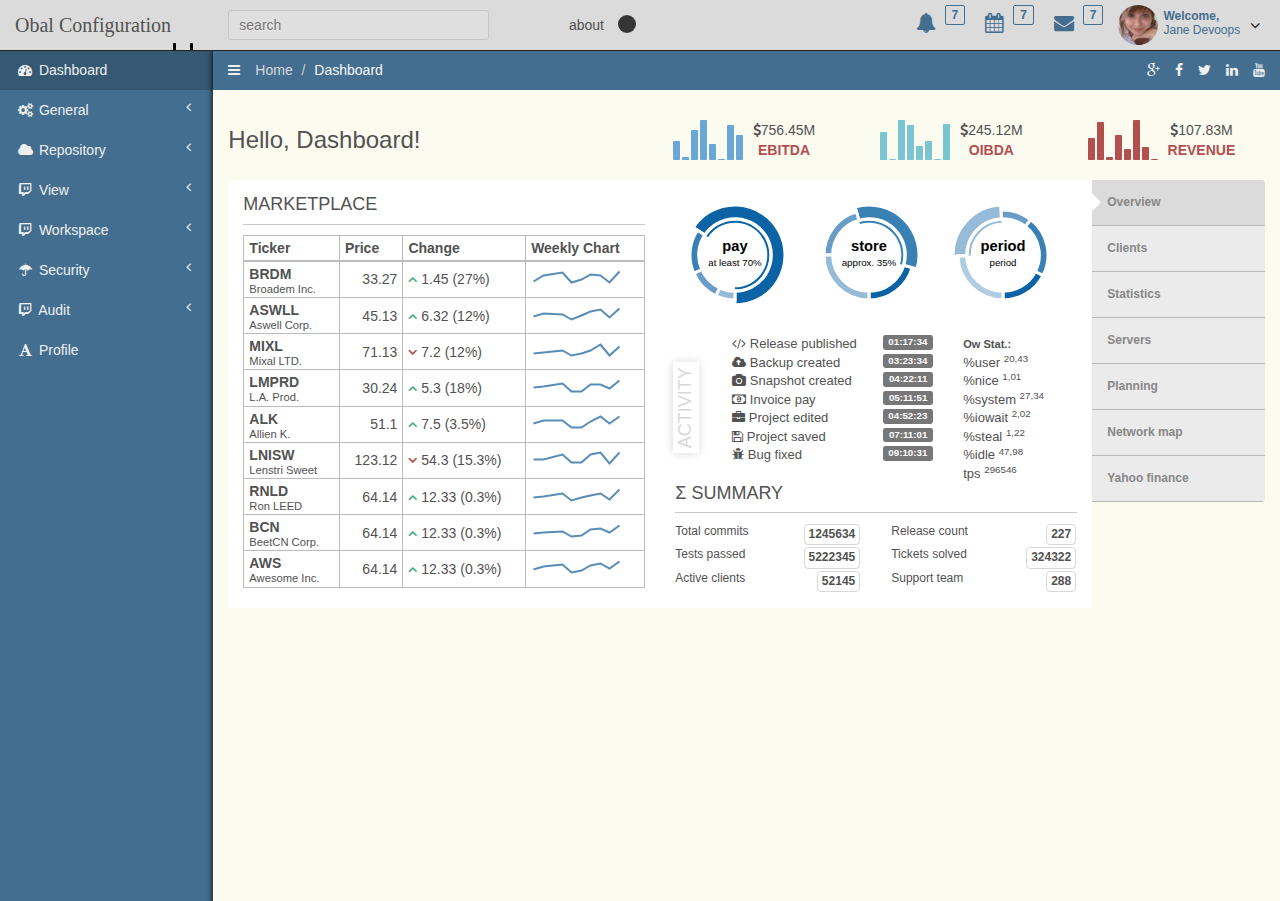
==== commit 286876ba: "update" ====
--- a/src/main/webapp/index_c.html
+++ b/src/main/webapp/index_c.html
@@ -8,7 +8,7 @@
 		<meta name="viewport" content="width=device-width, initial-scale=1">
 		<link href="plugins/bootstrap/bootstrap.css" rel="stylesheet">
 		<link href="plugins/jquery-ui/jquery-ui.min.css" rel="stylesheet">
-		<link href="http://maxcdn.bootstrapcdn.com/font-awesome/4.2.0/css/font-awesome.min.css" rel="stylesheet">
+		<link href="plugins/font-awesome-4.2.0/css/font-awesome.min.css" rel="stylesheet">
 		<link href="plugins/fancybox/jquery.fancybox.css" rel="stylesheet">
 		<link href="plugins/fullcalendar/fullcalendar.css" rel="stylesheet">
 		<link href="plugins/xcharts/xcharts.min.css" rel="stylesheet">
@@ -153,168 +153,77 @@
 				</li>
 				<li class="dropdown">
 					<a href="#" class="dropdown-toggle">
-						<i class="fa fa-bar-chart-o"></i>
-						<span class="hidden-xs">Charts</span>
-					</a>
-					<ul class="dropdown-menu">
-						<li><a class="ajax-link" href="ajax/charts_xcharts.html">xCharts</a></li>
-						<li><a class="ajax-link" href="ajax/charts_flot.html">Flot Charts</a></li>
-						<li><a class="ajax-link" href="ajax/charts_google.html">Google Charts</a></li>
-						<li><a class="ajax-link" href="ajax/charts_morris.html">Morris Charts</a></li>
-						<li><a class="ajax-link" href="ajax/charts_amcharts.html">AmCharts</a></li>
-						<li><a class="ajax-link" href="ajax/charts_chartist.html">Chartist</a></li>
-						<li><a class="ajax-link" href="ajax/charts_coindesk.html">CoinDesk realtime</a></li>
-					</ul>
-				</li>
-				<li class="dropdown">
-					<a href="#" class="dropdown-toggle">
-						<i class="fa fa-table"></i>
-						 <span class="hidden-xs">Tables</span>
-					</a>
-					<ul class="dropdown-menu">
-						<li><a class="ajax-link" href="ajax/tables_simple.html">Simple Tables</a></li>
-						<li><a class="ajax-link" href="ajax/tables_datatables.html">Data Tables</a></li>
-						<li><a class="ajax-link" href="ajax/tables_beauty.html">Beauty Tables</a></li>
-					</ul>
-				</li>
-				<li class="dropdown">
-					<a href="#" class="dropdown-toggle">
-						<i class="fa fa-pencil-square-o"></i>
-						 <span class="hidden-xs">Forms</span>
-					</a>
-					<ul class="dropdown-menu">
-						<li><a class="ajax-link" href="ajax/forms_elements.html">Elements</a></li>
-						<li><a class="ajax-link" href="ajax/forms_layouts.html">Layouts</a></li>
-						<li><a class="ajax-link" href="ajax/forms_file_uploader.html">File Uploader</a></li>
-					</ul>
-				</li>
-				<li class="dropdown">
-					<a href="#" class="dropdown-toggle">
-						<i class="fa fa-desktop"></i>
-						 <span class="hidden-xs">UI Elements</span>
-					</a>
-					<ul class="dropdown-menu">
-						<li><a class="ajax-link" href="ajax/ui_grid.html">Grid</a></li>
-						<li><a class="ajax-link" href="ajax/ui_buttons.html">Buttons</a></li>
-						<li><a class="ajax-link" href="ajax/ui_progressbars.html">Progress Bars</a></li>
-						<li><a class="ajax-link" href="ajax/ui_jquery-ui.html">Jquery UI</a></li>
-						<li><a class="ajax-link" href="ajax/ui_icons.html">Icons</a></li>
-					</ul>
-				</li>
-				<li class="dropdown">
-					<a href="#" class="dropdown-toggle">
-						<i class="fa fa-list"></i>
-						 <span class="hidden-xs">Pages</span>
-					</a>
-					<ul class="dropdown-menu">
-						<li><a href="ajax/page_login_v1.html">Login</a></li>
-						<li><a href="ajax/page_register_v1.html">Register</a></li>
-						<li><a id="locked-screen" class="submenu" href="ajax/page_locked.html">Locked Screen</a></li>
-						<li><a class="ajax-link" href="ajax/page_contacts.html">Contacts</a></li>
-						<li><a class="ajax-link" href="ajax/page_feed.html">Feed</a></li>
-						<li><a class="ajax-link add-full" href="ajax/page_messages.html">Messages</a></li>
-						<li><a class="ajax-link" href="ajax/page_pricing.html">Pricing</a></li>
-						<li><a class="ajax-link" href="ajax/page_product.html">Product</a></li>
-						<li><a class="ajax-link" href="ajax/page_invoice.html">Invoice</a></li>
-						<li><a class="ajax-link" href="ajax/page_search.html">Search Results</a></li>
-						<li><a class="ajax-link" href="ajax/page_404.html">Error 404</a></li>
-						<li><a href="ajax/page_500_v1.html">Error 500</a></li>
-					</ul>
-				</li>
-				<li class="dropdown">
-					<a href="#" class="dropdown-toggle">
-						<i class="fa fa-map-marker"></i>
-						<span class="hidden-xs">Maps</span>
-					</a>
-					<ul class="dropdown-menu">
-						<li><a class="ajax-link" href="ajax/maps.html">OpenStreetMap</a></li>
-						<li><a class="ajax-link" href="ajax/map_fullscreen.html">Fullscreen map</a></li>
-						<li><a class="ajax-link" href="ajax/map_leaflet.html">Leaflet</a></li>
-					</ul>
-				</li>
-				<li class="dropdown">
-					<a href="#" class="dropdown-toggle">
-						<i class="fa fa-picture-o"></i>
-						 <span class="hidden-xs">Gallery</span>
-					</a>
-					<ul class="dropdown-menu">
-						<li><a class="ajax-link" href="ajax/gallery_simple.html">Simple Gallery</a></li>
-						<li><a class="ajax-link" href="ajax/gallery_flickr.html">Flickr Gallery</a></li>
+						<i class="fa fa-gears"></i>
+						<span class="hidden-xs">General </span>
+						<i class="fa fa-angle-left pull-right"></i>
+					</a>
+					<ul class="dropdown-menu">
+						<li><a class="ajax-link" href="#"><i class="fa fa-gear"></i> Basic Configuration</a></li>
+						<li><a class="ajax-link" href="#"><i class="fa fa-suitcase"></i> Inner Schemas</a></li>
+					</ul>
+				</li>
+				<li class="dropdown">
+					<a href="#" class="dropdown-toggle">
+						<i class="fa fa-cloud"></i>
+						 <span class="hidden-xs">Repository </span>
+						 <i class="fa fa-angle-left pull-right"></i>
+					</a>
+					<ul class="dropdown-menu">
+						<li><a class="ajax-link" href="#"><i class="fa fa-gear"></i> Setting</a></li>
+						<li><a class="ajax-link" href="#"><i class="fa fa-suitcase"></i> Repo. Schemas</a></li>
+					</ul>
+				</li>
+				<li class="dropdown">
+					<a href="#" class="dropdown-toggle">
+						<i class="fa fa-twitch"></i>
+						 <span class="hidden-xs">View </span>
+						 <i class="fa fa-angle-left pull-right"></i>
+					</a>
+					<ul class="dropdown-menu">
+						<li><a class="ajax-link" href="#"><i class="fa fa-gear"></i> Audit Setting</a></li>
+						<li><a class="ajax-link" href="#"><i class="fa fa-retweet"></i> Audit Query</a></li>
+					</ul>
+				</li>
+				<li class="dropdown">
+					<a href="#" class="dropdown-toggle">
+						<i class="fa fa-twitch"></i>
+						 <span class="hidden-xs">Workspace </span>
+						 <i class="fa fa-angle-left pull-right"></i>
+					</a>
+					<ul class="dropdown-menu">
+						<li><a class="ajax-link" href="#"><i class="fa fa-gear"></i> Audit Setting</a></li>
+						<li><a class="ajax-link" href="#"><i class="fa fa-retweet"></i> Audit Query</a></li>
+					</ul>
+				</li>
+				<li class="dropdown">
+					<a href="#" class="dropdown-toggle">
+						<i class="fa fa-umbrella"></i>
+						 <span class="hidden-xs">Security </span>
+						 <i class="fa fa-angle-left pull-right"></i>
+					</a>
+					<ul class="dropdown-menu">
+						<li><a class="ajax-link" href="#"><i class="fa fa-user"></i> User</a></li>
+						<li><a class="ajax-link" href="#"><i class="fa fa-group"></i> Group</a></li>
+						<li><a class="ajax-link" href="#"><i class="fa fa-sitemap"></i> Role</a></li>
+					</ul>
+				</li>
+				<li class="dropdown">
+					<a href="#" class="dropdown-toggle">
+						<i class="fa fa-twitch"></i>
+						 <span class="hidden-xs">Audit </span>
+						 <i class="fa fa-angle-left pull-right"></i>
+					</a>
+					<ul class="dropdown-menu">
+						<li><a class="ajax-link" href="#"><i class="fa fa-gear"></i> Audit Setting</a></li>
+						<li><a class="ajax-link" href="#"><i class="fa fa-retweet"></i> Audit Query</a></li>
 					</ul>
 				</li>
 				<li>
-					 <a class="ajax-link" href="ajax/typography.html">
+					 <a class="ajax-link" href="#">
 						 <i class="fa fa-font"></i>
-						 <span class="hidden-xs">Typography</span>
-					</a>
-				</li>
-				 <li>
-					<a class="ajax-link" href="ajax/calendar.html">
-						 <i class="fa fa-calendar"></i>
-						 <span class="hidden-xs">Calendar</span>
-					</a>
-				 </li>
-				<li class="dropdown">
-					<a href="#" class="dropdown-toggle">
-						<i class="fa fa-picture-o"></i>
-						 <span class="hidden-xs">Multilevel menu</span>
-					</a>
-					<ul class="dropdown-menu">
-						<li><a href="#">First level menu</a></li>
-						<li><a href="#">First level menu</a></li>
-						<li class="dropdown">
-							<a href="#" class="dropdown-toggle">
-								<i class="fa fa-plus-square"></i>
-								<span class="hidden-xs">Second level menu group</span>
-							</a>
-							<ul class="dropdown-menu">
-								<li><a href="#">Second level menu</a></li>
-								<li><a href="#">Second level menu</a></li>
-								<li class="dropdown">
-									<a href="#" class="dropdown-toggle">
-										<i class="fa fa-plus-square"></i>
-										<span class="hidden-xs">Three level menu group</span>
-									</a>
-									<ul class="dropdown-menu">
-										<li><a href="#">Three level menu</a></li>
-										<li><a href="#">Three level menu</a></li>
-										<li class="dropdown">
-											<a href="#" class="dropdown-toggle">
-												<i class="fa fa-plus-square"></i>
-												<span class="hidden-xs">Four level menu group</span>
-											</a>
-											<ul class="dropdown-menu">
-												<li><a href="#">Four level menu</a></li>
-												<li><a href="#">Four level menu</a></li>
-												<li class="dropdown">
-													<a href="#" class="dropdown-toggle">
-														<i class="fa fa-plus-square"></i>
-														<span class="hidden-xs">Five level menu group</span>
-													</a>
-													<ul class="dropdown-menu">
-														<li><a href="#">Five level menu</a></li>
-														<li><a href="#">Five level menu</a></li>
-														<li class="dropdown">
-															<a href="#" class="dropdown-toggle">
-																<i class="fa fa-plus-square"></i>
-																<span class="hidden-xs">Six level menu group</span>
-															</a>
-															<ul class="dropdown-menu">
-																<li><a href="#">Six level menu</a></li>
-																<li><a href="#">Six level menu</a></li>
-															</ul>
-														</li>
-													</ul>
-												</li>
-											</ul>
-										</li>
-										<li><a href="#">Three level menu</a></li>
-									</ul>
-								</li>
-							</ul>
-						</li>
-					</ul>
-				</li>
+						 <span class="hidden-xs">Profile</span>
+					</a>
+				</li>			
 			</ul>
 		</div>
 		<!--Start Content-->
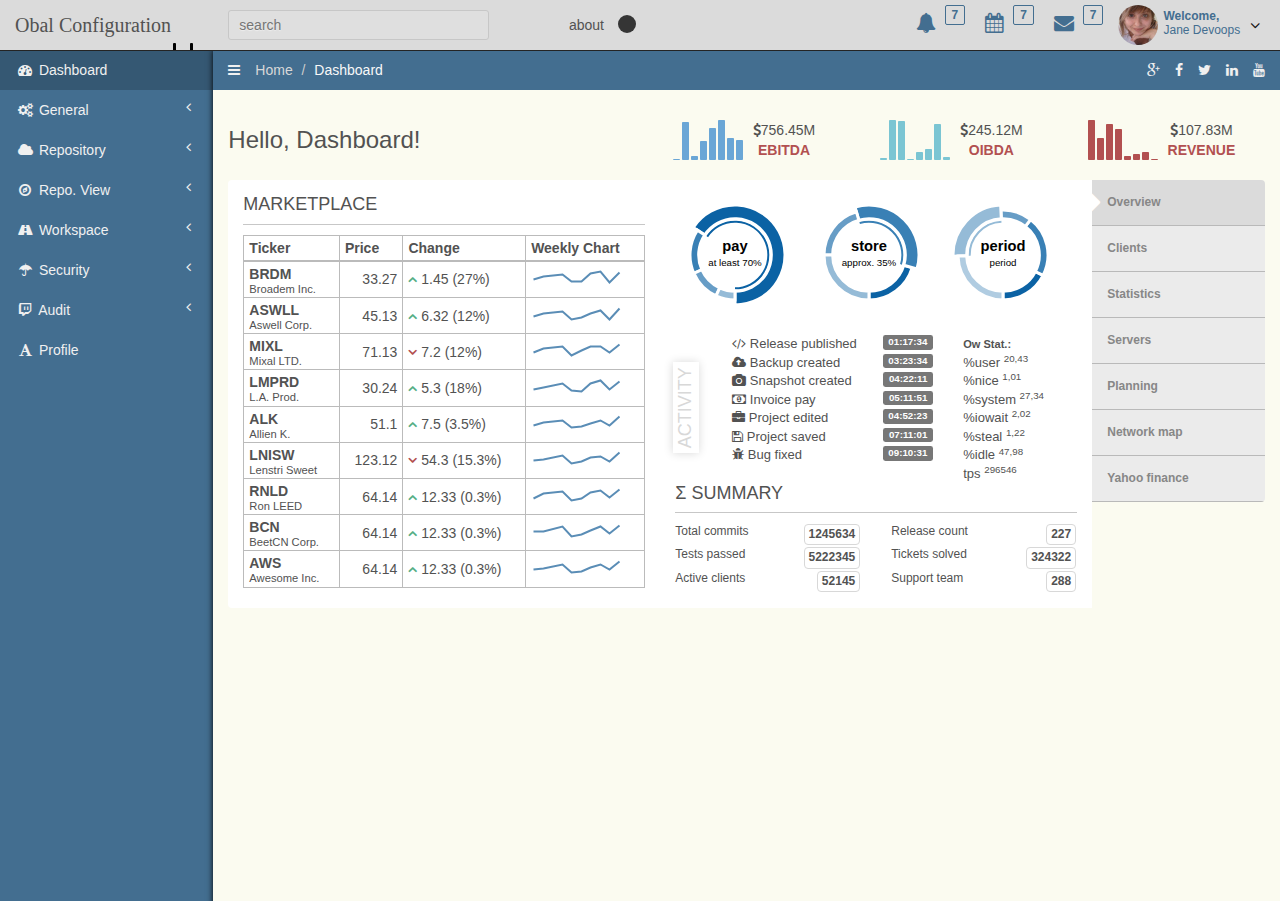
==== commit 970ad109: "update" ====
--- a/src/main/webapp/index_c.html
+++ b/src/main/webapp/index_c.html
@@ -159,7 +159,7 @@
 					</a>
 					<ul class="dropdown-menu">
 						<li><a class="ajax-link" href="#"><i class="fa fa-gear"></i> Basic Configuration</a></li>
-						<li><a class="ajax-link" href="#"><i class="fa fa-suitcase"></i> Inner Schemas</a></li>
+						<li><a class="ajax-link" href="#"><i class="fa fa-suitcase"></i> Basic Schemas</a></li>
 					</ul>
 				</li>
 				<li class="dropdown">
@@ -168,31 +168,43 @@
 						 <span class="hidden-xs">Repository </span>
 						 <i class="fa fa-angle-left pull-right"></i>
 					</a>
-					<ul class="dropdown-menu">
+					<ul class="nav dropdown-menu">
 						<li><a class="ajax-link" href="#"><i class="fa fa-gear"></i> Setting</a></li>
-						<li><a class="ajax-link" href="#"><i class="fa fa-suitcase"></i> Repo. Schemas</a></li>
-					</ul>
-				</li>
-				<li class="dropdown">
-					<a href="#" class="dropdown-toggle">
-						<i class="fa fa-twitch"></i>
-						 <span class="hidden-xs">View </span>
-						 <i class="fa fa-angle-left pull-right"></i>
-					</a>
-					<ul class="dropdown-menu">
-						<li><a class="ajax-link" href="#"><i class="fa fa-gear"></i> Audit Setting</a></li>
-						<li><a class="ajax-link" href="#"><i class="fa fa-retweet"></i> Audit Query</a></li>
-					</ul>
-				</li>
-				<li class="dropdown">
-					<a href="#" class="dropdown-toggle">
-						<i class="fa fa-twitch"></i>
+						<li class="dropdown">
+									<a href="#" class="dropdown-toggle">
+										<i class="fa fa-suitcase"></i>
+										<span class="hidden-xs">Repo. Schemas</span>
+										<i class="fa fa-angle-left" ></i>
+									</a>
+									<ul class="dropdown-menu">
+										<li><a href="#"><i class="fa fa-file"></i> Doc type</a></li>
+										<li><a href="#"><i class="fa fa-folder"></i> Folder type</a></li>
+									</ul>
+						</li>
+						<li><a class="ajax-link" href="#"><i class="fa fa-code-fork"></i> Repo. Tree</a></li>
+						<li><a class="ajax-link" href="#"><i class="fa fa-asterisk"></i> Master Config</a></li>
+					</ul>
+				</li>
+				<li class="dropdown">
+					<a href="#" class="dropdown-toggle">
+						<i class="fa fa-compass"></i>
+						 <span class="hidden-xs">Repo. View </span>
+						 <i class="fa fa-angle-left pull-right"></i>
+					</a>
+					<ul class="dropdown-menu">
+						<li><a class="ajax-link" href="#"><i class="fa fa-tags"></i> Tag Setting</a></li>
+						<li><a class="ajax-link" href="#"><i class="fa fa-code-fork"></i> View Tree</a></li>
+					</ul>
+				</li>
+				<li class="dropdown">
+					<a href="#" class="dropdown-toggle">
+						<i class="fa fa-road"></i>
 						 <span class="hidden-xs">Workspace </span>
 						 <i class="fa fa-angle-left pull-right"></i>
 					</a>
 					<ul class="dropdown-menu">
-						<li><a class="ajax-link" href="#"><i class="fa fa-gear"></i> Audit Setting</a></li>
-						<li><a class="ajax-link" href="#"><i class="fa fa-retweet"></i> Audit Query</a></li>
+						<li><a class="ajax-link" href="#"><i class="fa fa-gear"></i> Profile Setting</a></li>
+						<li><a class="ajax-link" href="#"><i class="fa fa-code-fork"></i> Path Tree</a></li>
 					</ul>
 				</li>
 				<li class="dropdown">
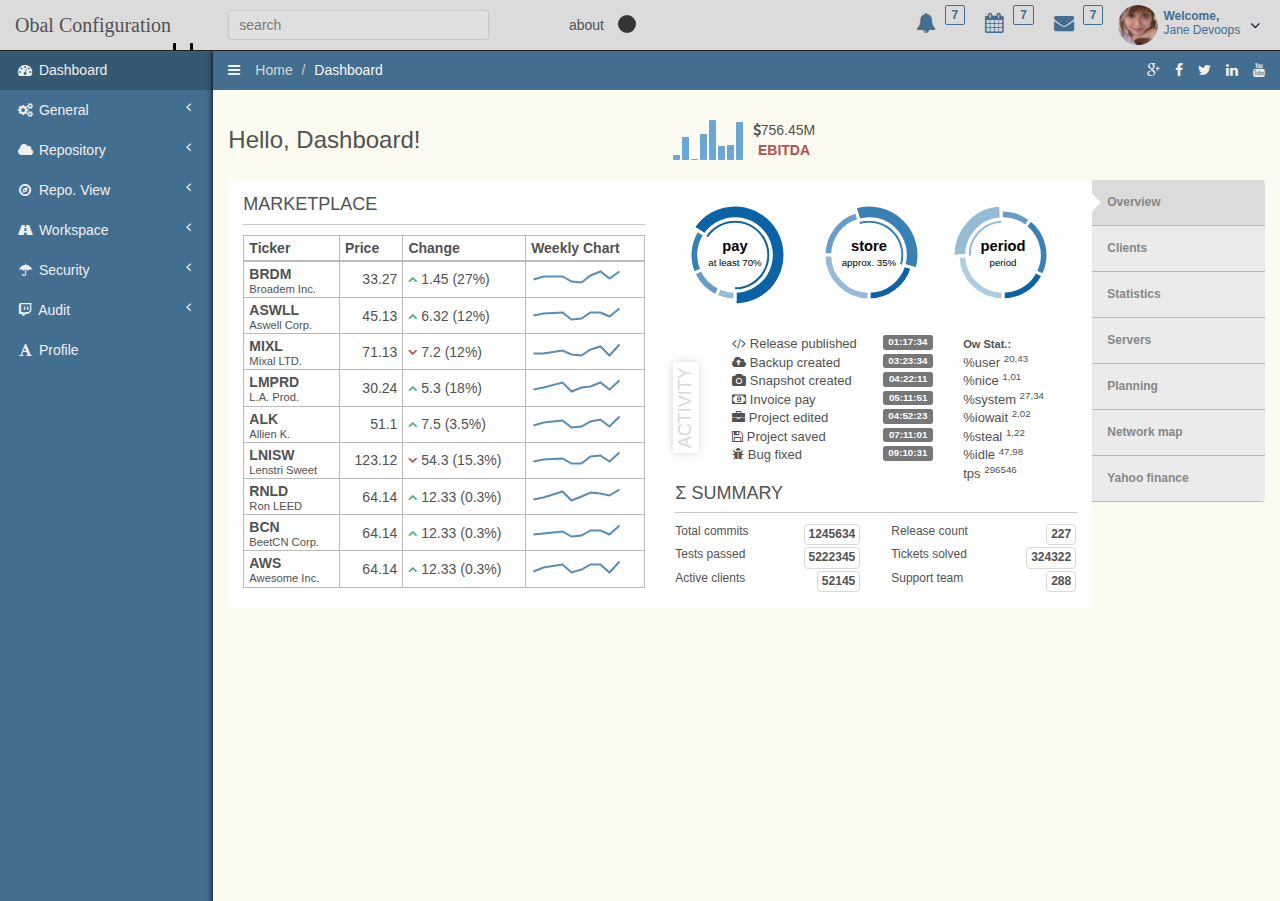
==== commit 9dc321f5: "op" ====
--- a/src/main/webapp/index_c.html
+++ b/src/main/webapp/index_c.html
@@ -158,7 +158,7 @@
 						<i class="fa fa-angle-left pull-right"></i>
 					</a>
 					<ul class="dropdown-menu">
-						<li><a class="ajax-link" href="#"><i class="fa fa-gear"></i> Basic Configuration</a></li>
+						<li><a class="ajax-link" href="pageview/baseconfig.html"><i class="fa fa-gear"></i> Basic Configuration</a></li>
 						<li><a class="ajax-link" href="#"><i class="fa fa-suitcase"></i> Basic Schemas</a></li>
 					</ul>
 				</li>
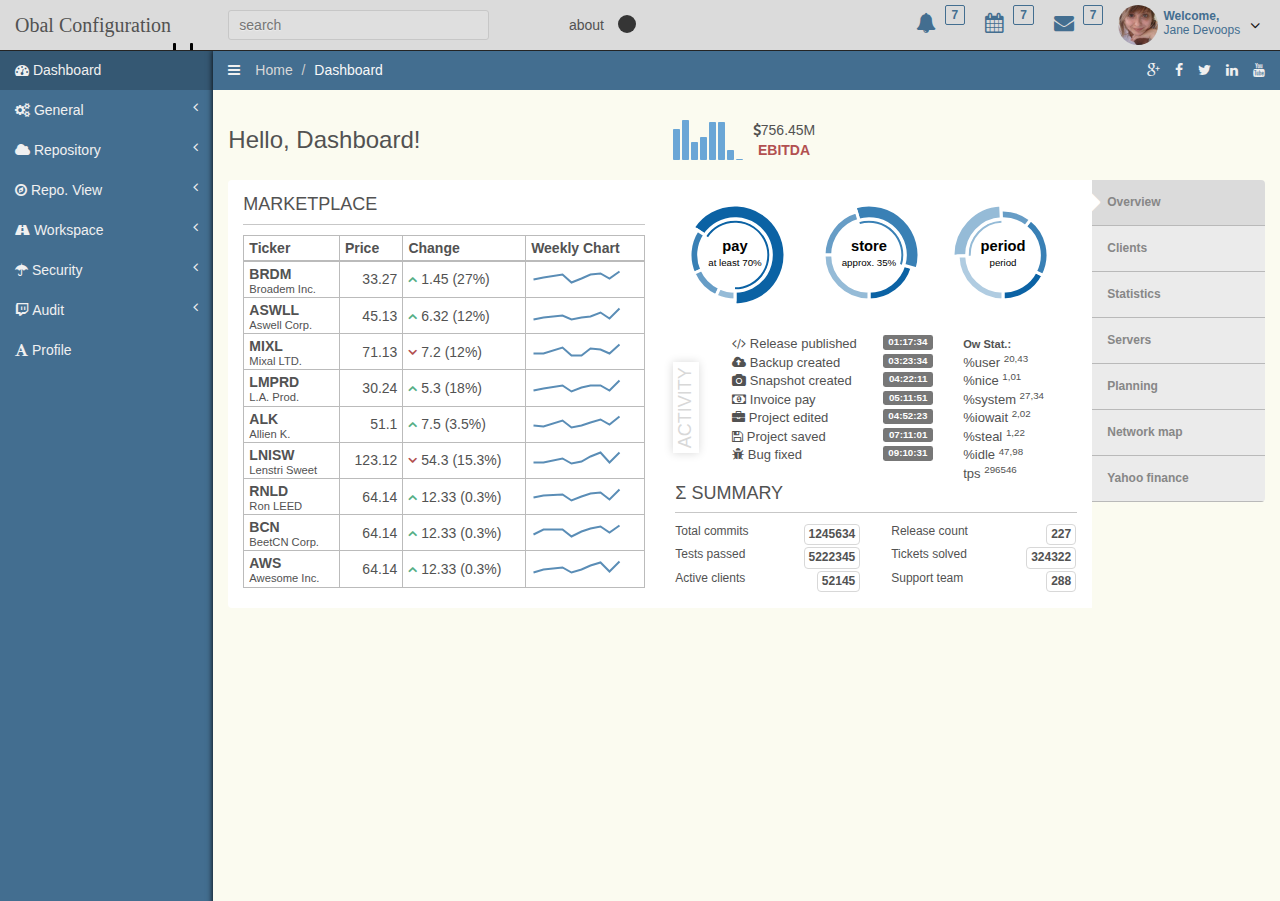
==== commit fadaad96: "aop" ====
--- a/src/main/webapp/index_c.html
+++ b/src/main/webapp/index_c.html
@@ -173,8 +173,8 @@
 						<li class="dropdown">
 									<a href="#" class="dropdown-toggle">
 										<i class="fa fa-suitcase"></i>
-										<span class="hidden-xs">Repo. Schemas</span>
-										<i class="fa fa-angle-left" ></i>
+										<i class="fa fa-angle-left pull-right" ></i>
+										<span class="hidden-xs">Repo. Schemas</span>										
 									</a>
 									<ul class="dropdown-menu">
 										<li><a href="#"><i class="fa fa-file"></i> Doc type</a></li>
--- a/src/main/webapp/css/style_v1.css
+++ b/src/main/webapp/css/style_v1.css
@@ -156,10 +156,17 @@
 .main-menu .active-parent + .dropdown-menu:hover {
   visibility:visible;
 }
+/* despird update[padding:9px 15px 9px 40px;] @ 2014-10-2 */
 .main-menu .dropdown-menu > li > a {
+  padding:9px 15px 9px 28px;
+  color:#f0f0f0;
+}
+/* despird add @ 2014-10-2 */
+.main-menu .dropdown-menu .dropdown-menu > li > a {
   padding:9px 15px 9px 40px;
   color:#f0f0f0;
 }
+
 .main-menu .dropdown-menu > li:first-child > a {
   -webkit-border-radius: 0 4px 0 0;
   -moz-border-radius: 0 4px 0 0;
@@ -2170,9 +2177,10 @@
   .nav.main-menu > li > a, .nav.msg-menu > li > a {
     text-align: left;
   }
+  /* despird update: remove[width: 20px;] 2014-10-2*/
   .nav.main-menu > li > a > i, .nav.msg-menu > li > a > i {
     font-size:14px;
-    width: 20px;
+    
     display: inline-block;
   }
   .main-menu .dropdown-menu {
@@ -2191,6 +2199,10 @@
     -moz-border-radius: 0 !important;
     border-radius: 0 !important;
   }
+  /* despird add @ 2014-10-1 */
+  .main-menu .dropdown-menu > li.dropdown > a {
+    white-space: normal;
+  }
   .page-404 .form-inline {
     width: 40%;
   }
